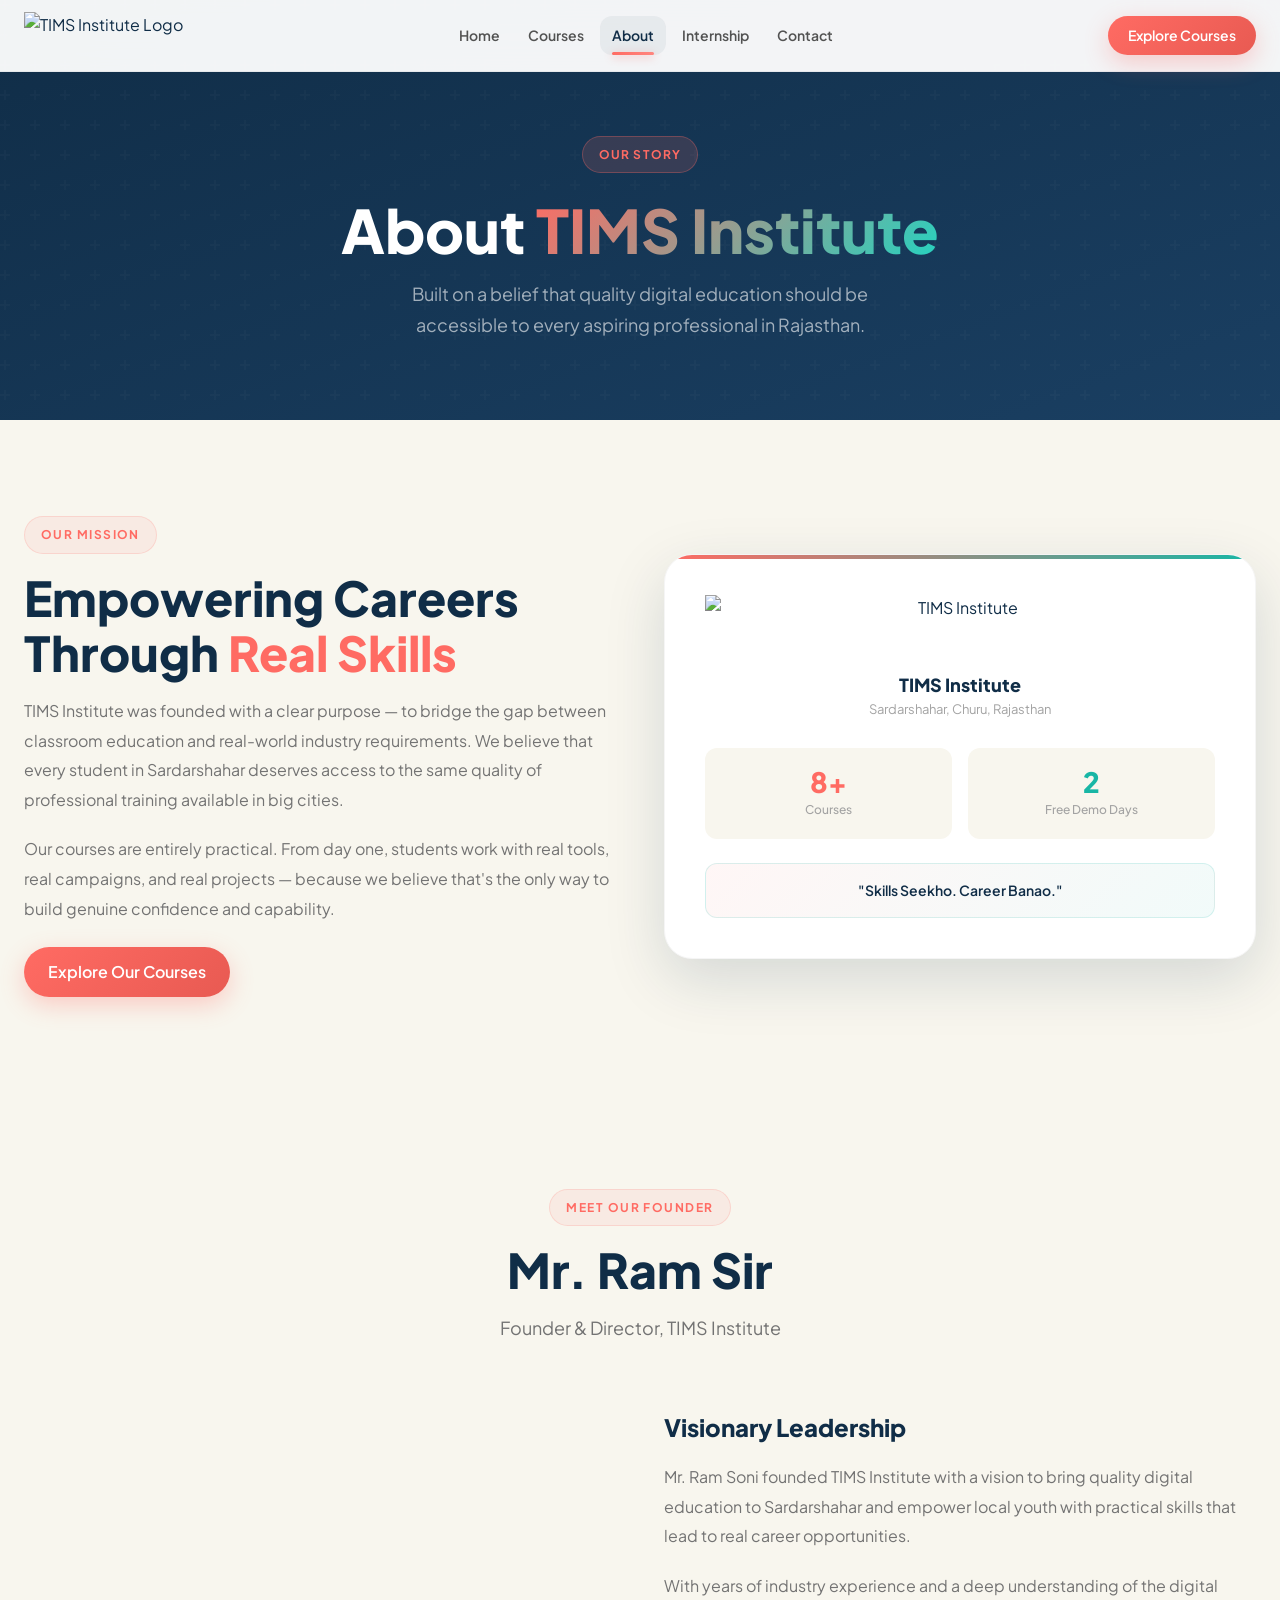
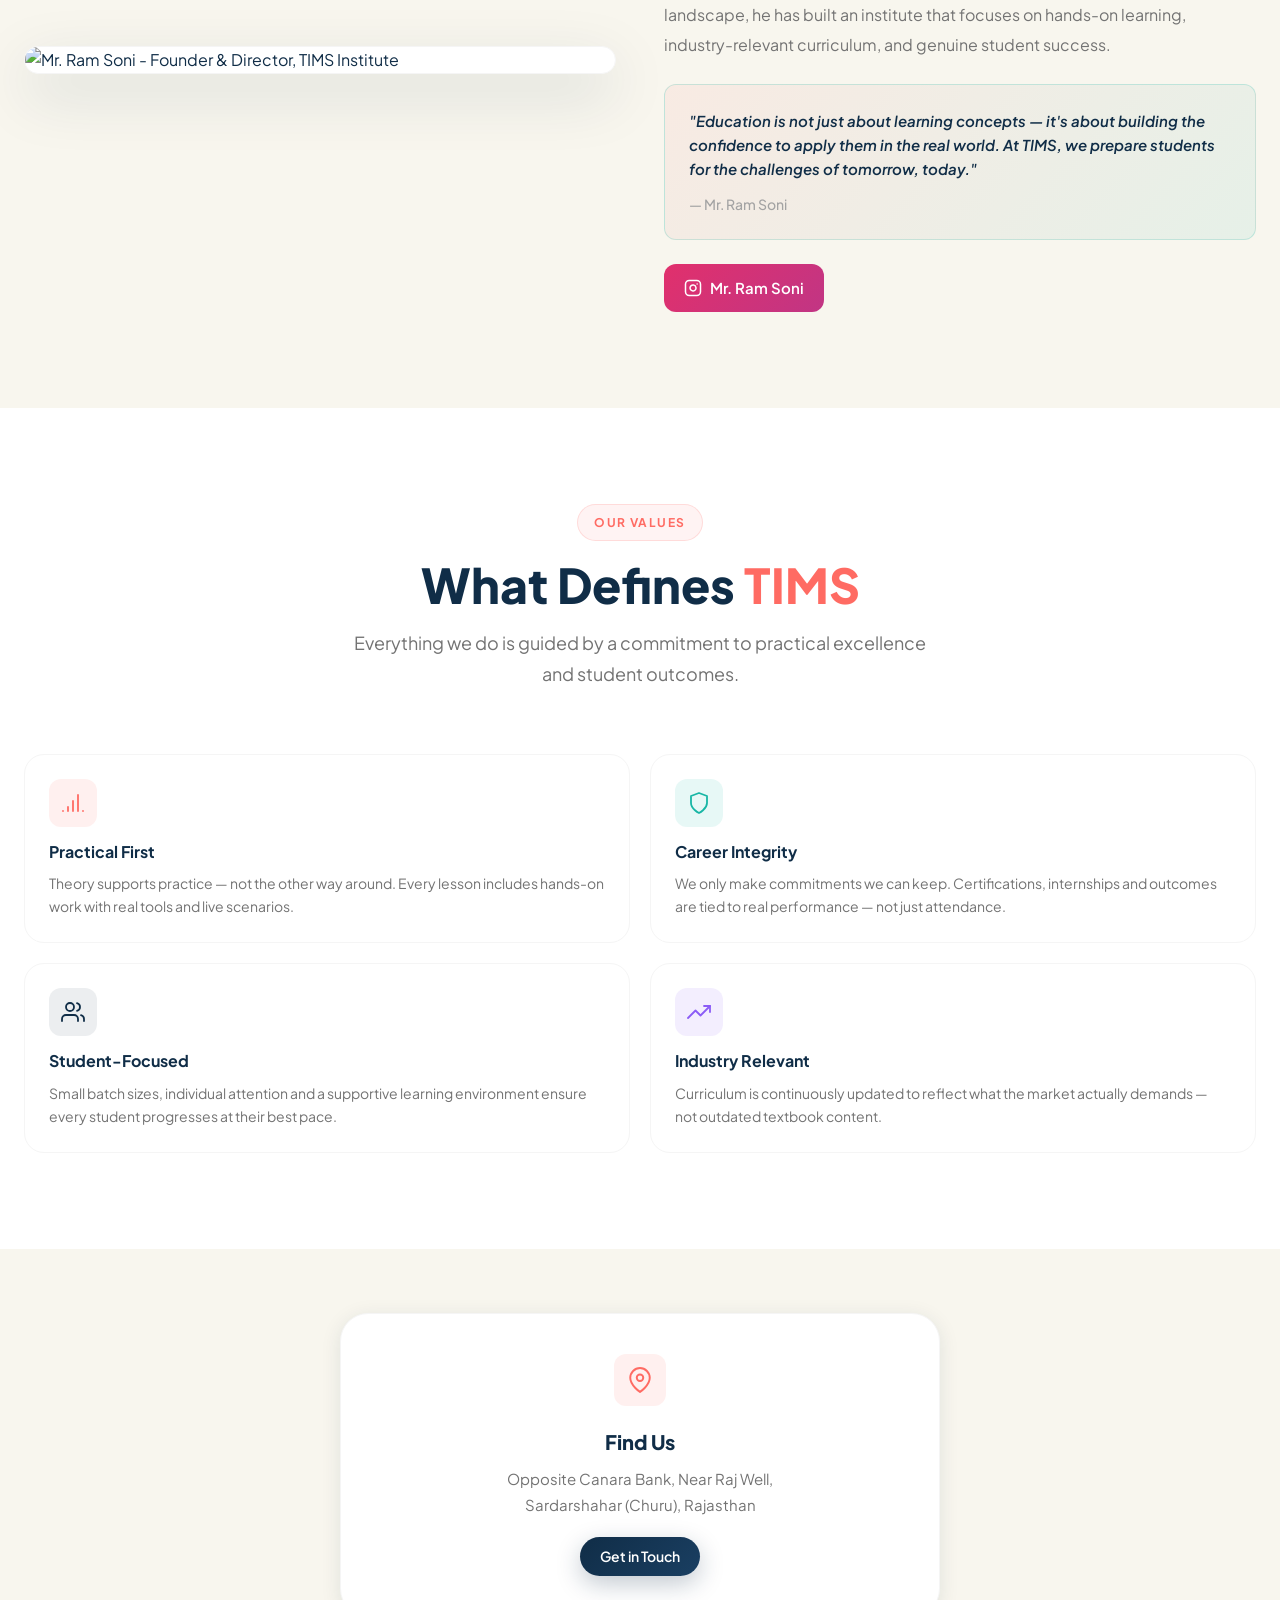
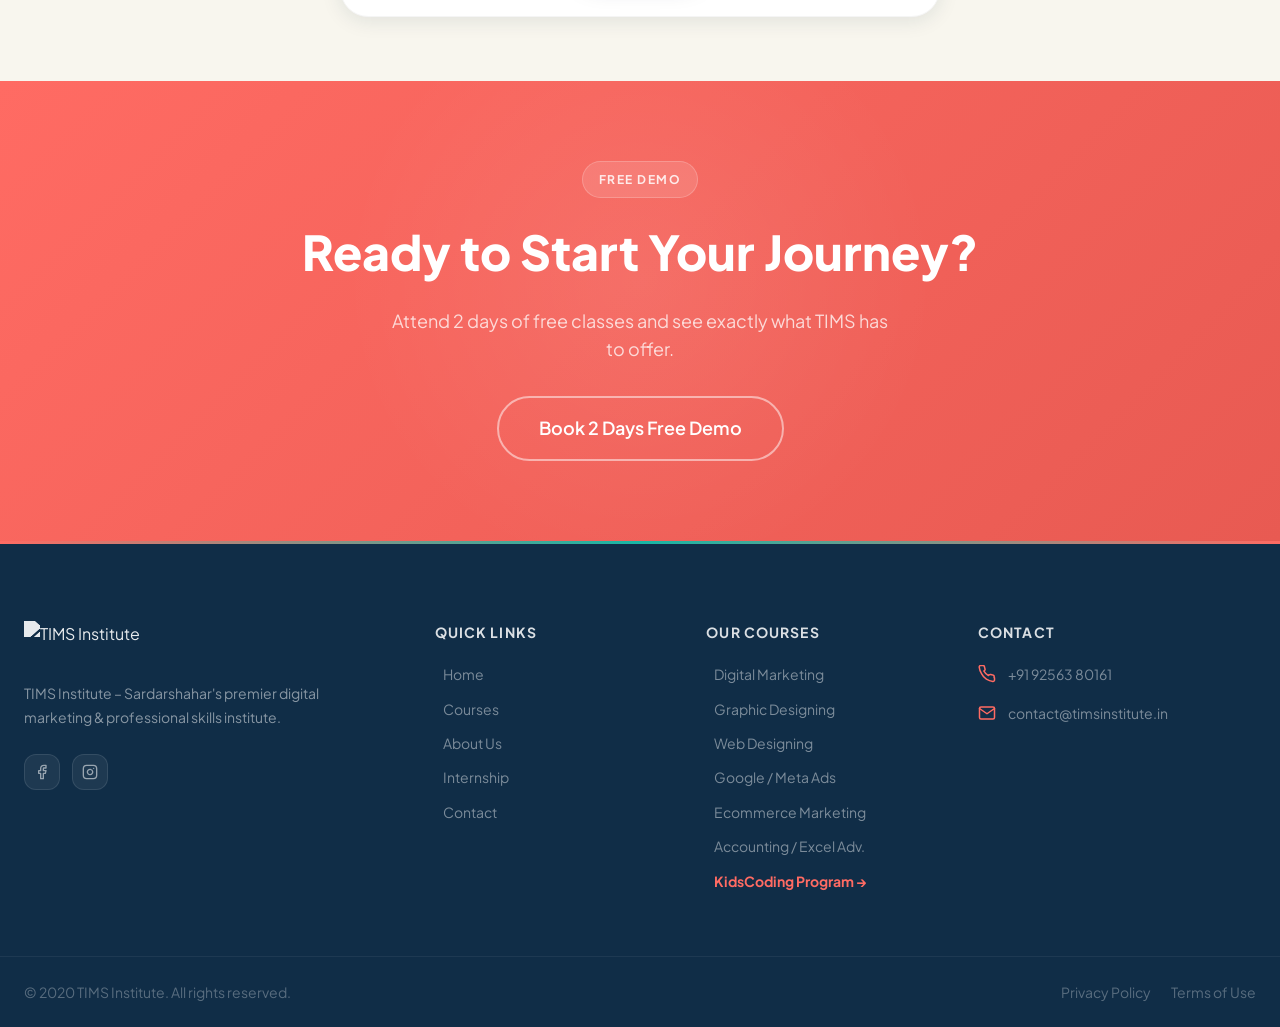
==== about.html @ 1d22f901 "Add files via upload" ====
<!DOCTYPE html>
<html lang="en">

<head>
  <meta charset="UTF-8" />
  <meta name="viewport" content="width=device-width, initial-scale=1.0" />
  <title>About Us – TIMS Institute | Sardarshahar</title>
  <meta name="description"
    content="Learn about TIMS Institute – our mission, values and commitment to delivering practical, career-ready digital education in Sardarshahar, Rajasthan." />
  <link rel="icon" type="image/png" href="assets/images /icon.png" />
  <link rel="preload" href="assets/images /TimsLogo.png" as="image" />
  <link rel="preconnect" href="https://fonts.googleapis.com" />
  <link rel="preconnect" href="https://fonts.gstatic.com" crossorigin />
  <link rel="stylesheet" href="css/style.css" />
</head>

<body>

  <!-- NAVBAR -->
  <header id="navbar" class="navbar" role="banner">
    <div class="container navbar-inner">
      <a href="index.html" class="navbar-logo" aria-label="TIMS Institute Home">
        <img src="assets/images /TimsLogo.png" alt="TIMS Institute Logo" />
      </a>
      <nav class="navbar-nav" aria-label="Main navigation">
        <a href="index.html" class="nav-link">Home</a>
        <a href="courses.html" class="nav-link">Courses</a>
        <a href="about.html" class="nav-link active">About</a>
        <a href="internship.html" class="nav-link">Internship</a>
        <a href="contact.html" class="nav-link">Contact</a>
        <span class="nav-indicator" aria-hidden="true"></span>
      </nav>
      <div class="navbar-cta">
        <a href="courses.html" class="btn btn-primary btn-sm">Explore Courses</a>
      </div>
      <button id="hamburger" class="hamburger" aria-label="Toggle menu" aria-expanded="false">
        <span></span><span></span><span></span>
      </button>
    </div>
  </header>

  <nav id="mobile-menu" class="mobile-menu" aria-label="Mobile navigation">
    <a href="index.html" class="mobile-nav-link">Home</a>
    <a href="courses.html" class="mobile-nav-link">Courses</a>
    <a href="about.html" class="mobile-nav-link">About</a>
    <a href="internship.html" class="mobile-nav-link">Internship</a>
    <a href="contact.html" class="mobile-nav-link">Contact</a>
    <div class="mobile-menu-cta">
      <a href="contact.html" class="btn btn-primary">Enquire Now</a>
    </div>
  </nav>

  <!-- MAIN SPA CONTENT WRAPPER -->
  <main id="page-content" class="page-content">

    <!-- PAGE HERO -->
    <section class="page-hero">
      <div class="container text-center">
        <div class="page-hero-eyebrow">Our Story</div>
        <h1 class="page-hero-title">About <span>TIMS Institute</span></h1>
        <p class="page-hero-sub">Built on a belief that quality digital education should be accessible to every aspiring
          professional in Rajasthan.</p>
      </div>
    </section>

    <!-- MISSION -->
    <section class="about-mission section">
      <div class="container">
        <div class="about-grid">
          <div class="reveal-left">
            <div class="section-label">Our Mission</div>
            <h2 class="section-title">Empowering Careers Through <span>Real Skills</span></h2>
            <p style="font-size:1rem;color:var(--gray-500);line-height:1.85;margin-bottom:1.25rem;">
              TIMS Institute was founded with a clear purpose — to bridge the gap between classroom education and
              real-world industry requirements. We believe that every student in Sardarshahar deserves access to the same
              quality of professional training available in big cities.
            </p>
            <p style="font-size:1rem;color:var(--gray-500);line-height:1.85;margin-bottom:1.5rem;">
              Our courses are entirely practical. From day one, students work with real tools, real campaigns, and real
              projects — because we believe that's the only way to build genuine confidence and capability.
            </p>
            <a href="courses.html" class="btn btn-primary">Explore Our Courses</a>
          </div>

          <div class="reveal-right">
            <div
              style="background:#ffffff;border-radius:var(--radius-xl);padding:2.5rem;box-shadow:var(--shadow-xl);border:1px solid var(--gray-100);position:relative;overflow:hidden;">
              <div
                style="position:absolute;top:0;left:0;right:0;height:4px;background:linear-gradient(90deg,var(--coral),var(--teal));">
              </div>
              <div style="text-align:center;margin-bottom:1.75rem;">
                <img src="assets/images /TimsLogo.png" alt="TIMS Institute"
                  style="height:60px;width:auto;margin:0 auto 1rem;" />
                <h3 style="font-size:1.125rem;font-weight:800;color:var(--navy);">TIMS Institute</h3>
                <p style="font-size:0.8125rem;color:var(--gray-400);">Sardarshahar, Churu, Rajasthan</p>
              </div>
              <div style="display:grid;grid-template-columns:1fr 1fr;gap:1rem;margin-bottom:1.5rem;">
                <div
                  style="background:var(--warm-white);border-radius:var(--radius-md);padding:1.25rem;text-align:center;">
                  <div style="font-size:1.75rem;font-weight:900;color:var(--coral);line-height:1;">8+</div>
                  <div style="font-size:0.75rem;color:var(--gray-400);margin-top:4px;font-weight:500;">Courses</div>
                </div>
                <div
                  style="background:var(--warm-white);border-radius:var(--radius-md);padding:1.25rem;text-align:center;">
                  <div style="font-size:1.75rem;font-weight:900;color:var(--teal);line-height:1;">2</div>
                  <div style="font-size:0.75rem;color:var(--gray-400);margin-top:4px;font-weight:500;">Free Demo Days
                  </div>
                </div>
              </div>
              <div
                style="background:linear-gradient(135deg,rgba(255,107,99,0.06),rgba(24,182,165,0.06));border:1px solid rgba(24,182,165,0.15);border-radius:var(--radius-md);padding:1rem;text-align:center;">
                <p style="font-size:0.875rem;color:var(--navy);font-weight:600;line-height:1.5;">
                  "Skills Seekho. Career Banao."
                </p>
              </div>
            </div>
          </div>
        </div>
      </div>
    </section>

    <!-- FOUNDER -->
    <section class="section" style="background:var(--warm-white);">
      <div class="container">
        <div class="section-header text-center reveal">
          <div class="section-label">Meet Our Founder</div>
          <h2 class="section-title">Mr. Ram Sir</h2>
          <p class="section-subtitle centered">Founder & Director, TIMS Institute</p>
        </div>

        <div class="about-grid reveal">
          <div class="reveal-left">
            <div
              style="background:#ffffff;border-radius:var(--radius-xl);overflow:hidden;box-shadow:var(--shadow-xl);border:1px solid var(--gray-100);">
              <img src="assets/images /Founder.jpeg" alt="Mr. Ram Soni - Founder & Director, TIMS Institute"
                style="width:100%;height:auto;display:block;" />
            </div>
          </div>

          <div class="reveal-right">
            <h3 style="font-size:1.5rem;font-weight:800;color:var(--navy);margin-bottom:1rem;">Visionary Leadership</h3>
            <p style="font-size:1rem;color:var(--gray-500);line-height:1.85;margin-bottom:1.25rem;">
              Mr. Ram Soni founded TIMS Institute with a vision to bring quality digital education to Sardarshahar and
              empower local youth with practical skills that lead to real career opportunities.
            </p>
            <p style="font-size:1rem;color:var(--gray-500);line-height:1.85;margin-bottom:1.5rem;">
              With years of industry experience and a deep understanding of the digital landscape, he has built an
              institute that focuses on hands-on learning, industry-relevant curriculum, and genuine student success.
            </p>
            <div
              style="background:linear-gradient(135deg,rgba(255,107,99,0.08),rgba(24,182,165,0.08));border:1px solid rgba(24,182,165,0.2);border-radius:var(--radius-md);padding:1.5rem;">
              <p style="font-size:0.9375rem;color:var(--navy);font-weight:600;line-height:1.6;font-style:italic;">
                "Education is not just about learning concepts — it's about building the confidence to apply them in the
                real world. At TIMS, we prepare students for the challenges of tomorrow, today."
              </p>
              <p style="font-size:0.875rem;color:var(--gray-400);margin-top:0.75rem;font-weight:500;">— Mr. Ram Soni</p>
            </div>
            <div style="margin-top:1.5rem;">
              <a href="https://instagram.com/mr._ramsoni" target="_blank" rel="noopener noreferrer"
                style="display:inline-flex;align-items:center;gap:0.5rem;padding:0.75rem 1.25rem;background:linear-gradient(135deg,#E1306C,#C13584);color:#ffffff;border-radius:var(--radius-md);text-decoration:none;font-weight:600;font-size:0.9375rem;transition:transform 0.2s ease,box-shadow 0.2s ease;"
                onmouseover="this.style.transform='translateY(-2px)';this.style.boxShadow='0 4px 12px rgba(225,48,108,0.3)';"
                onmouseout="this.style.transform='translateY(0)';this.style.boxShadow='none';">
                <svg xmlns="http://www.w3.org/2000/svg" width="18" height="18" viewBox="0 0 24 24" fill="none"
                  stroke="currentColor" stroke-width="2" stroke-linecap="round" stroke-linejoin="round">
                  <rect x="2" y="2" width="20" height="20" rx="5" ry="5" />
                  <path d="M16 11.37A4 4 0 1 1 12.63 8 4 4 0 0 1 16 11.37z" />
                  <line x1="17.5" y1="6.5" x2="17.51" y2="6.5" />
                </svg>
                Mr. Ram Soni
              </a>
            </div>
          </div>
        </div>
      </div>
    </section>

    <!-- VALUES -->
    <section class="section" style="background:#ffffff;">
      <div class="container">
        <div class="section-header text-center reveal">
          <div class="section-label">Our Values</div>
          <h2 class="section-title">What Defines <span>TIMS</span></h2>
          <p class="section-subtitle centered">Everything we do is guided by a commitment to practical excellence and
            student outcomes.</p>
        </div>

        <div class="about-values-grid reveal">
          <div class="value-card">
            <div class="value-card-icon icon-coral">
              <svg xmlns="http://www.w3.org/2000/svg" width="24" height="24" viewBox="0 0 24 24" fill="none"
                stroke="currentColor" stroke-width="1.8" stroke-linecap="round" stroke-linejoin="round">
                <path d="M2 20h.01M7 20v-4M12 20V10M17 20V4M22 20h.01" />
              </svg>
            </div>
            <h3>Practical First</h3>
            <p>Theory supports practice — not the other way around. Every lesson includes hands-on work with real tools
              and live scenarios.</p>
          </div>
          <div class="value-card">
            <div class="value-card-icon icon-teal">
              <svg xmlns="http://www.w3.org/2000/svg" width="24" height="24" viewBox="0 0 24 24" fill="none"
                stroke="currentColor" stroke-width="1.8" stroke-linecap="round" stroke-linejoin="round">
                <path d="M12 22s8-4 8-10V5l-8-3-8 3v7c0 6 8 10 8 10z" />
              </svg>
            </div>
            <h3>Career Integrity</h3>
            <p>We only make commitments we can keep. Certifications, internships and outcomes are tied to real
              performance — not just attendance.</p>
          </div>
          <div class="value-card">
            <div class="value-card-icon icon-navy">
              <svg xmlns="http://www.w3.org/2000/svg" width="24" height="24" viewBox="0 0 24 24" fill="none"
                stroke="currentColor" stroke-width="1.8" stroke-linecap="round" stroke-linejoin="round">
                <path d="M17 21v-2a4 4 0 0 0-4-4H5a4 4 0 0 0-4 4v2" />
                <circle cx="9" cy="7" r="4" />
                <path d="M23 21v-2a4 4 0 0 0-3-3.87" />
                <path d="M16 3.13a4 4 0 0 1 0 7.75" />
              </svg>
            </div>
            <h3>Student-Focused</h3>
            <p>Small batch sizes, individual attention and a supportive learning environment ensure every student
              progresses at their best pace.</p>
          </div>
          <div class="value-card">
            <div class="value-card-icon icon-purple">
              <svg xmlns="http://www.w3.org/2000/svg" width="24" height="24" viewBox="0 0 24 24" fill="none"
                stroke="currentColor" stroke-width="1.8" stroke-linecap="round" stroke-linejoin="round">
                <polyline points="23 6 13.5 15.5 8.5 10.5 1 18" />
                <polyline points="17 6 23 6 23 12" />
              </svg>
            </div>
            <h3>Industry Relevant</h3>
            <p>Curriculum is continuously updated to reflect what the market actually demands — not outdated textbook
              content.</p>
          </div>
        </div>
      </div>
    </section>

    <!-- LOCATION -->
    <section class="section-sm" style="background:var(--warm-white);">
      <div class="container">
        <div
          style="background:#ffffff;border-radius:var(--radius-xl);padding:2.5rem;box-shadow:var(--shadow-md);border:1px solid var(--gray-100);max-width:600px;margin:0 auto;text-align:center;"
          class="reveal">
          <div
            style="width:52px;height:52px;border-radius:var(--radius-md);background:rgba(255,107,99,0.1);display:flex;align-items:center;justify-content:center;margin:0 auto 1.25rem;color:var(--coral);">
            <svg xmlns="http://www.w3.org/2000/svg" width="26" height="26" viewBox="0 0 24 24" fill="none"
              stroke="currentColor" stroke-width="1.8" stroke-linecap="round" stroke-linejoin="round">
              <path d="M21 10c0 7-9 13-9 13s-9-6-9-13a9 9 0 0 1 18 0z" />
              <circle cx="12" cy="10" r="3" />
            </svg>
          </div>
          <h3 style="font-size:1.25rem;font-weight:800;color:var(--navy);margin-bottom:0.5rem;">Find Us</h3>
          <p style="font-size:0.9375rem;color:var(--gray-500);line-height:1.7;margin-bottom:1.25rem;">
            Opposite Canara Bank, Near Raj Well,<br>Sardarshahar (Churu), Rajasthan
          </p>
          <a href="contact.html" class="btn btn-navy btn-sm">Get in Touch</a>
        </div>
      </div>
    </section>

    <!-- CTA -->
    <section class="demo-cta">
      <div class="container text-center">
        <div class="section-label" style="justify-content:center;">Free Demo</div>
        <h2 class="demo-cta-title">Ready to Start Your Journey?</h2>
        <p class="demo-cta-sub">Attend 2 days of free classes and see exactly what TIMS has to offer.</p>
        <a href="contact.html#demo" class="btn btn-outline-white btn-lg">Book 2 Days Free Demo</a>
      </div>
    </section>
  </main>

  <!-- FOOTER -->
  <footer class="footer" role="contentinfo">
    <div class="container">
      <div class="footer-grid">
        <div class="footer-brand">
          <img src="assets/images /TimsLogo.png" alt="TIMS Institute" />
          <p class="footer-brand-desc">TIMS Institute – Sardarshahar's premier digital marketing &amp; professional
            skills institute.</p>
          <div class="footer-social">
            <a href="https://www.facebook.com/timslearning" class="social-link" aria-label="Facebook" target="_blank"
              rel="noopener noreferrer">
              <svg xmlns="http://www.w3.org/2000/svg" width="16" height="16" viewBox="0 0 24 24" fill="none"
                stroke="currentColor" stroke-width="2" stroke-linecap="round" stroke-linejoin="round">
                <path d="M18 2h-3a5 5 0 0 0-5 5v3H7v4h3v8h4v-8h3l1-4h-4V7a1 1 0 0 1 1-1h3z" />
              </svg>
            </a>
            <a href="https://instagram.com/tims_institute" class="social-link" aria-label="Instagram" target="_blank"
              rel="noopener noreferrer">
              <svg xmlns="http://www.w3.org/2000/svg" width="16" height="16" viewBox="0 0 24 24" fill="none"
                stroke="currentColor" stroke-width="2" stroke-linecap="round" stroke-linejoin="round">
                <rect x="2" y="2" width="20" height="20" rx="5" ry="5" />
                <path d="M16 11.37A4 4 0 1 1 12.63 8 4 4 0 0 1 16 11.37z" />
                <line x1="17.5" y1="6.5" x2="17.51" y2="6.5" />
              </svg>
            </a>
          </div>
        </div>
        <div class="footer-col">
          <h4>Quick Links</h4>
          <ul class="footer-links">
            <li><a href="index.html" class="footer-link">Home</a></li>
            <li><a href="courses.html" class="footer-link">Courses</a></li>
            <li><a href="about.html" class="footer-link">About Us</a></li>
            <li><a href="internship.html" class="footer-link">Internship</a></li>
            <li><a href="contact.html" class="footer-link">Contact</a></li>
          </ul>
        </div>
        <div class="footer-col">
          <h4>Our Courses</h4>
          <ul class="footer-links">
            <li><a href="courses.html#digital-marketing" class="footer-link">Digital Marketing</a></li>
            <li><a href="courses.html#graphic-designing" class="footer-link">Graphic Designing</a></li>
            <li><a href="courses.html#web-designing" class="footer-link">Web Designing</a></li>
            <li><a href="courses.html#google-meta-ads" class="footer-link">Google / Meta Ads</a></li>
            <li><a href="courses.html#ecommerce-marketing" class="footer-link">Ecommerce Marketing</a></li>
            <li><a href="courses.html#accounting-excel" class="footer-link">Accounting / Excel Adv.</a></li>
            <li><a href="https://kidscoding.timsinstitute.in" target="_blank" rel="noopener noreferrer"
                class="footer-link" style="color:var(--coral);font-weight:700;">KidsCoding Program &rarr;</a></li>
          </ul>
        </div>
        <div class="footer-col">
          <h4>Contact</h4>
          <div class="footer-contact-item">
            <svg class="footer-contact-icon" xmlns="http://www.w3.org/2000/svg" viewBox="0 0 24 24" fill="none"
              stroke="currentColor" stroke-width="2" stroke-linecap="round" stroke-linejoin="round">
              <path
                d="M22 16.92v3a2 2 0 0 1-2.18 2 19.79 19.79 0 0 1-8.63-3.07A19.5 19.5 0 0 1 4.69 11.4 19.79 19.79 0 0 1 1.61 2.75 2 2 0 0 1 3.6.57h3a2 2 0 0 1 2 1.72 12.84 12.84 0 0 0 .7 2.81 2 2 0 0 1-.45 2.11L7.91 8.1a16 16 0 0 0 6 6l.91-.91a2 2 0 0 1 2.11-.45 12.84 12.84 0 0 0 2.81.7A2 2 0 0 1 21.5 16v.92z" />
            </svg>
            <span class="footer-contact-text"><a href="tel:+919256380161">+91 92563 80161</a></span>
          </div>
          <div class="footer-contact-item">
            <svg class="footer-contact-icon" xmlns="http://www.w3.org/2000/svg" viewBox="0 0 24 24" fill="none"
              stroke="currentColor" stroke-width="2" stroke-linecap="round" stroke-linejoin="round">
              <path d="M4 4h16c1.1 0 2 .9 2 2v12c0 1.1-.9 2-2 2H4c-1.1 0-2-.9-2-2V6c0-1.1.9-2 2-2z" />
              <polyline points="22,6 12,13 2,6" />
            </svg>
            <span class="footer-contact-text"><a
                href="mailto:contact@timsinstitute.in">contact@timsinstitute.in</a></span>
          </div>
        </div>
      </div>
    </div>
    <div class="footer-bottom">
      <div class="container"
        style="display:flex;align-items:center;justify-content:space-between;flex-wrap:wrap;gap:1rem;">
        <p class="footer-copyright">&copy; <span id="year">2020</span> TIMS Institute. All rights reserved.</p>
        <div class="footer-bottom-links">
          <a href="#" class="footer-bottom-link">Privacy Policy</a>
          <a href="#" class="footer-bottom-link">Terms of Use</a>
        </div>
      </div>
    </div>
  </footer>

  <button id="back-to-top" class="back-to-top" aria-label="Back to top">
    <svg xmlns="http://www.w3.org/2000/svg" width="20" height="20" viewBox="0 0 24 24" fill="none" stroke="currentColor"
      stroke-width="2.5" stroke-linecap="round" stroke-linejoin="round">
      <path d="M18 15l-6-6-6 6" />
    </svg>
  </button>

  <script src="js/courses.js"></script>
  <script src="js/main.js"></script>
</body>

</html>
---- css/style.css ----
/* ============================================================
   TIMS INSTITUTE — Main Stylesheet
   ============================================================ */

/* ---------- Google Fonts ---------- */
@import url('https://fonts.googleapis.com/css2?family=Plus+Jakarta+Sans:ital,wght@0,300;0,400;0,500;0,600;0,700;0,800;1,400&family=Inter:wght@300;400;500;600;700&display=swap');

/* ---------- CSS Variables ---------- */
:root {
  /* Brand Colours */
  --navy:        #102D47;
  --navy-light:  #1a3f62;
  --coral:       #FF6B63;
  --coral-light: #ff8a84;
  --coral-dark:  #e85a52;
  --teal:        #18B6A5;
  --teal-light:  #22d4c1;
  --teal-dark:   #129e8f;
  --warm-white:  #F8F6EE;
  --off-white:   #F2F0E8;

  /* Neutrals */
  --gray-50:  #fafafa;
  --gray-100: #f5f5f5;
  --gray-200: #e8e8e8;
  --gray-300: #d4d4d4;
  --gray-400: #a3a3a3;
  --gray-500: #737373;
  --gray-600: #525252;
  --gray-700: #404040;
  --gray-800: #262626;
  --gray-900: #171717;

  /* Typography */
  --font-primary: 'Plus Jakarta Sans', 'Inter', sans-serif;
  --font-secondary: 'Inter', sans-serif;

  /* Sizes */
  --text-xs:   0.75rem;
  --text-sm:   0.875rem;
  --text-base: 1rem;
  --text-lg:   1.125rem;
  --text-xl:   1.25rem;
  --text-2xl:  1.5rem;
  --text-3xl:  1.875rem;
  --text-4xl:  2.25rem;
  --text-5xl:  3rem;
  --text-6xl:  3.75rem;

  /* Spacing */
  --space-1: 0.25rem;
  --space-2: 0.5rem;
  --space-3: 0.75rem;
  --space-4: 1rem;
  --space-5: 1.25rem;
  --space-6: 1.5rem;
  --space-8: 2rem;
  --space-10: 2.5rem;
  --space-12: 3rem;
  --space-16: 4rem;
  --space-20: 5rem;
  --space-24: 6rem;
  --space-32: 8rem;

  /* Border Radius */
  --radius-sm:  6px;
  --radius-md:  12px;
  --radius-lg:  20px;
  --radius-xl:  28px;
  --radius-2xl: 40px;
  --radius-full: 9999px;

  /* Shadows */
  --shadow-xs: 0 1px 2px rgba(16, 45, 71, 0.05);
  --shadow-sm: 0 2px 8px rgba(16, 45, 71, 0.07);
  --shadow-md: 0 4px 20px rgba(16, 45, 71, 0.1);
  --shadow-lg: 0 8px 40px rgba(16, 45, 71, 0.13);
  --shadow-xl: 0 20px 60px rgba(16, 45, 71, 0.15);
  --shadow-coral: 0 8px 24px rgba(255, 107, 99, 0.3);
  --shadow-teal: 0 8px 24px rgba(24, 182, 165, 0.3);
  --shadow-navy: 0 8px 24px rgba(16, 45, 71, 0.25);

  /* Transitions */
  --transition-fast:   150ms cubic-bezier(0.4, 0, 0.2, 1);
  --transition-base:   250ms cubic-bezier(0.4, 0, 0.2, 1);
  --transition-slow:   400ms cubic-bezier(0.4, 0, 0.2, 1);
  --transition-spring: 500ms cubic-bezier(0.34, 1.56, 0.64, 1);

  /* Layout */
  --container-max: 1280px;
  --nav-height: 72px;
}

/* ---------- Reset & Base ---------- */
*, *::before, *::after {
  box-sizing: border-box;
  margin: 0;
  padding: 0;
}

html {
  scroll-behavior: smooth;
  font-size: 16px;
  -webkit-text-size-adjust: 100%;
}

body {
  font-family: var(--font-primary);
  color: var(--navy);
  background-color: #ffffff;
  line-height: 1.6;
  -webkit-font-smoothing: antialiased;
  -moz-osx-font-smoothing: grayscale;
  overflow-x: hidden;
}

img {
  max-width: 100%;
  height: auto;
  display: block;
}

a {
  color: inherit;
  text-decoration: none;
}

ul, ol {
  list-style: none;
}

button {
  font-family: var(--font-primary);
  cursor: pointer;
  border: none;
  outline: none;
  background: none;
}

input, textarea, select {
  font-family: var(--font-primary);
  outline: none;
}

/* ---------- Utility Classes ---------- */
.container {
  width: 100%;
  max-width: var(--container-max);
  margin: 0 auto;
  padding: 0 var(--space-6);
}

.section {
  padding: var(--space-24) 0;
}

.section-sm {
  padding: var(--space-16) 0;
}

.text-center { text-align: center; }
.text-left   { text-align: left; }

.sr-only {
  position: absolute;
  width: 1px;
  height: 1px;
  padding: 0;
  margin: -1px;
  overflow: hidden;
  clip: rect(0,0,0,0);
  white-space: nowrap;
  border-width: 0;
}

/* ---------- Section Headers ---------- */
.section-label {
  display: inline-flex;
  align-items: center;
  gap: var(--space-2);
  font-size: var(--text-xs);
  font-weight: 700;
  letter-spacing: 0.12em;
  text-transform: uppercase;
  color: var(--coral);
  background: rgba(255, 107, 99, 0.08);
  border: 1px solid rgba(255, 107, 99, 0.18);
  padding: var(--space-2) var(--space-4);
  border-radius: var(--radius-full);
  margin-bottom: var(--space-4);
}

.section-title {
  font-size: clamp(var(--text-3xl), 4vw, var(--text-5xl));
  font-weight: 800;
  line-height: 1.15;
  color: var(--navy);
  margin-bottom: var(--space-4);
}

.section-title span {
  color: var(--coral);
}

.section-subtitle {
  font-size: var(--text-lg);
  color: var(--gray-500);
  max-width: 600px;
  line-height: 1.7;
}

.section-subtitle.centered {
  margin: 0 auto;
}

.section-header {
  margin-bottom: var(--space-16);
}

/* ---------- Buttons ---------- */
.btn {
  display: inline-flex;
  align-items: center;
  justify-content: center;
  gap: var(--space-2);
  padding: var(--space-3) var(--space-6);
  font-size: var(--text-base);
  font-weight: 600;
  border-radius: var(--radius-full);
  transition: all var(--transition-base);
  position: relative;
  overflow: hidden;
  white-space: nowrap;
}

.btn::after {
  content: '';
  position: absolute;
  inset: 0;
  background: rgba(255,255,255,0.15);
  opacity: 0;
  transition: opacity var(--transition-fast);
}

.btn:hover::after { opacity: 1; }
.btn:active { transform: scale(0.97); }

.btn-primary {
  background: linear-gradient(135deg, var(--coral), var(--coral-dark));
  color: #ffffff;
  box-shadow: var(--shadow-coral);
}

.btn-primary:hover {
  box-shadow: 0 12px 32px rgba(255, 107, 99, 0.45);
  transform: translateY(-2px);
}

.btn-secondary {
  background: transparent;
  color: var(--navy);
  border: 2px solid var(--gray-200);
}

.btn-secondary:hover {
  border-color: var(--navy);
  background: var(--navy);
  color: #ffffff;
  transform: translateY(-2px);
}

.btn-navy {
  background: linear-gradient(135deg, var(--navy), var(--navy-light));
  color: #ffffff;
  box-shadow: var(--shadow-navy);
}

.btn-navy:hover {
  box-shadow: 0 12px 32px rgba(16, 45, 71, 0.4);
  transform: translateY(-2px);
}

.btn-teal {
  background: linear-gradient(135deg, var(--teal), var(--teal-dark));
  color: #ffffff;
  box-shadow: var(--shadow-teal);
}

.btn-teal:hover {
  box-shadow: 0 12px 32px rgba(24, 182, 165, 0.45);
  transform: translateY(-2px);
}

.btn-outline-white {
  background: transparent;
  color: #ffffff;
  border: 2px solid rgba(255,255,255,0.5);
}

.btn-outline-white:hover {
  background: rgba(255,255,255,0.1);
  border-color: #ffffff;
}

.btn-lg {
  padding: var(--space-4) var(--space-8);
  font-size: var(--text-lg);
}

.btn-sm {
  padding: var(--space-2) var(--space-5);
  font-size: var(--text-sm);
}

/* ---------- NAVBAR ---------- */
.navbar {
  position: fixed;
  top: 0;
  left: 0;
  right: 0;
  z-index: 1000;
  height: var(--nav-height);
  background: rgba(255,255,255,0.95);
  backdrop-filter: blur(20px);
  -webkit-backdrop-filter: blur(20px);
  border-bottom: 1px solid rgba(16, 45, 71, 0.06);
  transition: all var(--transition-base);
}

.navbar.scrolled {
  box-shadow: var(--shadow-md);
  background: rgba(255,255,255,0.98);
}

.navbar-inner {
  display: flex;
  align-items: center;
  justify-content: space-between;
  height: 100%;
}

/* Logo */
.navbar-logo {
  display: flex;
  align-items: center;
  gap: var(--space-3);
  text-decoration: none;
  flex-shrink: 0;
}

.navbar-logo img {
  height: 48px;
  width: auto;
  object-fit: contain;
}

/* Nav Links */
.navbar-nav {
  position: relative;
  display: flex;
  align-items: center;
  gap: var(--space-1);
}

.nav-link {
  position: relative;
  padding: var(--space-2) var(--space-3);
  font-size: var(--text-sm);
  font-weight: 600;
  color: var(--gray-600);
  border-radius: var(--radius-md);
  transition: color var(--transition-fast), background var(--transition-fast);
  z-index: 1;
}

.nav-link::after {
  display: none;
}

.nav-link:hover,
.nav-link.active {
  color: var(--navy);
  background: rgba(16, 45, 71, 0.05);
}

/* Sliding active underline indicator */
.nav-indicator {
  position: absolute;
  bottom: 0px;
  left: 0;
  height: 3px;
  background: linear-gradient(90deg, var(--coral), #ff857e);
  border-radius: var(--radius-full);
  pointer-events: none;
  transition: transform 0.35s cubic-bezier(0.25, 1, 0.5, 1), width 0.35s cubic-bezier(0.25, 1, 0.5, 1), opacity 0.2s ease;
  opacity: 0;
  box-shadow: 0 2px 8px rgba(255, 107, 99, 0.45);
  z-index: 2;
}

.navbar-cta {
  display: flex;
  align-items: center;
  gap: var(--space-3);
}

/* Hamburger */
.hamburger {
  display: none;
  flex-direction: column;
  gap: 5px;
  padding: var(--space-2);
  border-radius: var(--radius-sm);
  cursor: pointer;
  transition: all var(--transition-fast);
}

.hamburger span {
  display: block;
  width: 24px;
  height: 2px;
  background: var(--navy);
  border-radius: var(--radius-full);
  transition: all var(--transition-base);
  transform-origin: center;
}

.hamburger.open span:nth-child(1) {
  transform: translateY(7px) rotate(45deg);
}

.hamburger.open span:nth-child(2) {
  opacity: 0;
  transform: scaleX(0);
}

.hamburger.open span:nth-child(3) {
  transform: translateY(-7px) rotate(-45deg);
}

/* Mobile Menu */
.mobile-menu {
  display: none;
  position: fixed;
  inset: var(--nav-height) 0 0 0;
  background: rgba(255,255,255,0.98);
  backdrop-filter: blur(20px);
  padding: var(--space-6);
  flex-direction: column;
  gap: var(--space-2);
  z-index: 999;
  transform: translateX(100%);
  transition: transform var(--transition-slow);
  overflow-y: auto;
}

.mobile-menu.open {
  transform: translateX(0);
}

.mobile-nav-link {
  display: block;
  padding: var(--space-4) var(--space-4);
  font-size: var(--text-lg);
  font-weight: 600;
  color: var(--navy);
  border-radius: var(--radius-md);
  transition: all var(--transition-fast);
  border-bottom: 1px solid var(--gray-100);
}

.mobile-nav-link:hover {
  background: var(--warm-white);
  color: var(--coral);
  padding-left: var(--space-6);
}

.mobile-menu-cta {
  margin-top: var(--space-4);
  display: flex;
  flex-direction: column;
  gap: var(--space-3);
}

/* ---------- HERO ---------- */
.hero {
  min-height: 100vh;
  padding-top: var(--nav-height);
  background: linear-gradient(160deg, #ffffff 0%, var(--warm-white) 50%, rgba(24,182,165,0.04) 100%);
  display: flex;
  align-items: center;
  position: relative;
  overflow: hidden;
}

.hero::before {
  content: '';
  position: absolute;
  top: -200px;
  right: -200px;
  width: 600px;
  height: 600px;
  background: radial-gradient(circle, rgba(255,107,99,0.08) 0%, transparent 70%);
  pointer-events: none;
}

.hero::after {
  content: '';
  position: absolute;
  bottom: -100px;
  left: -100px;
  width: 500px;
  height: 500px;
  background: radial-gradient(circle, rgba(24,182,165,0.07) 0%, transparent 70%);
  pointer-events: none;
}

.hero-grid {
  display: grid;
  grid-template-columns: 1fr 1fr;
  gap: var(--space-16);
  align-items: center;
  min-height: calc(100vh - var(--nav-height));
  padding: var(--space-16) 0;
}

.hero-content {
  position: relative;
  z-index: 1;
}

.hero-badge {
  display: inline-flex;
  align-items: center;
  gap: var(--space-2);
  background: rgba(255,107,99,0.08);
  border: 1px solid rgba(255,107,99,0.2);
  padding: var(--space-2) var(--space-4);
  border-radius: var(--radius-full);
  font-size: var(--text-sm);
  font-weight: 600;
  color: var(--coral);
  margin-bottom: var(--space-6);
}

.hero-badge-dot {
  width: 8px;
  height: 8px;
  background: var(--coral);
  border-radius: 50%;
  animation: pulse-dot 2s ease-in-out infinite;
}

@keyframes pulse-dot {
  0%, 100% { transform: scale(1); opacity: 1; }
  50% { transform: scale(1.4); opacity: 0.7; }
}

.hero-title {
  font-size: clamp(2.5rem, 5.5vw, 4.5rem);
  font-weight: 900;
  line-height: 1.1;
  color: var(--navy);
  margin-bottom: var(--space-3);
  letter-spacing: -0.02em;
}

.hero-tagline {
  font-size: clamp(1.5rem, 3vw, 2.25rem);
  font-weight: 700;
  line-height: 1.25;
  margin-bottom: var(--space-6);
  background: linear-gradient(135deg, var(--coral), var(--teal));
  -webkit-background-clip: text;
  -webkit-text-fill-color: transparent;
  background-clip: text;
}

.hero-description {
  font-size: var(--text-lg);
  color: var(--gray-500);
  line-height: 1.75;
  margin-bottom: var(--space-8);
  max-width: 520px;
}

.hero-actions {
  display: flex;
  align-items: center;
  gap: var(--space-4);
  flex-wrap: wrap;
  margin-bottom: var(--space-10);
}

.hero-demo-badge {
  display: inline-flex;
  align-items: center;
  gap: var(--space-2);
  background: linear-gradient(135deg, rgba(24,182,165,0.1), rgba(24,182,165,0.05));
  border: 1.5px solid rgba(24,182,165,0.25);
  padding: var(--space-2) var(--space-4);
  border-radius: var(--radius-full);
  font-size: var(--text-sm);
  font-weight: 700;
  color: var(--teal-dark);
}

.hero-stats {
  display: flex;
  gap: var(--space-8);
  padding-top: var(--space-8);
  border-top: 1px solid var(--gray-200);
}

.hero-stat {
  text-align: left;
}

.hero-stat-value {
  font-size: var(--text-2xl);
  font-weight: 800;
  color: var(--navy);
  line-height: 1;
}

.hero-stat-label {
  font-size: var(--text-xs);
  color: var(--gray-400);
  font-weight: 500;
  margin-top: var(--space-1);
}

/* Hero Visual */
.hero-visual {
  position: relative;
  z-index: 1;
}

.hero-canvas {
  position: relative;
  width: 100%;
  aspect-ratio: 1 / 1.05;
  max-width: 560px;
  margin: 0 auto;
}

.hero-main-card {
  position: relative;
  background: #ffffff;
  border-radius: var(--radius-xl);
  box-shadow: var(--shadow-xl);
  padding: var(--space-8);
  overflow: hidden;
  border: 1px solid rgba(16,45,71,0.05);
}

.hero-main-card::before {
  content: '';
  position: absolute;
  top: 0;
  left: 0;
  right: 0;
  height: 4px;
  background: linear-gradient(90deg, var(--coral), var(--teal));
}

.hero-card-header {
  display: flex;
  align-items: center;
  gap: var(--space-3);
  margin-bottom: var(--space-6);
}

.hero-card-icon {
  width: 48px;
  height: 48px;
  border-radius: var(--radius-md);
  background: linear-gradient(135deg, rgba(255,107,99,0.12), rgba(255,107,99,0.06));
  display: flex;
  align-items: center;
  justify-content: center;
}

.hero-card-icon svg {
  width: 24px;
  height: 24px;
  color: var(--coral);
}

.hero-card-title {
  font-size: var(--text-base);
  font-weight: 700;
  color: var(--navy);
}

.hero-card-sub {
  font-size: var(--text-xs);
  color: var(--gray-400);
}

.hero-course-list {
  display: flex;
  flex-direction: column;
  gap: var(--space-3);
}

.hero-course-item {
  display: flex;
  align-items: center;
  justify-content: space-between;
  padding: var(--space-3) var(--space-4);
  background: var(--warm-white);
  border-radius: var(--radius-md);
  transition: all var(--transition-fast);
}

.hero-course-item:hover {
  background: rgba(24,182,165,0.08);
}

.hero-course-name {
  font-size: var(--text-sm);
  font-weight: 600;
  color: var(--navy);
}

.hero-course-badge {
  font-size: var(--text-xs);
  font-weight: 700;
  color: var(--teal-dark);
  background: rgba(24,182,165,0.1);
  padding: 2px 10px;
  border-radius: var(--radius-full);
}

/* Floating cards */
.float-card {
  position: absolute;
  background: #ffffff;
  border-radius: var(--radius-lg);
  box-shadow: var(--shadow-lg);
  padding: var(--space-3) var(--space-4);
  border: 1px solid rgba(16,45,71,0.06);
  display: flex;
  align-items: center;
  gap: var(--space-3);
  animation: float-gentle 6s ease-in-out infinite;
  z-index: 2;
}

.float-card-1 {
  top: -20px;
  right: -20px;
  animation-delay: 0s;
}

.float-card-2 {
  bottom: 40px;
  left: -30px;
  animation-delay: -2s;
}

.float-card-3 {
  bottom: -20px;
  right: 40px;
  animation-delay: -4s;
}

@keyframes float-gentle {
  0%, 100% { transform: translateY(0px); }
  50%       { transform: translateY(-10px); }
}

.float-icon {
  width: 36px;
  height: 36px;
  border-radius: var(--radius-sm);
  display: flex;
  align-items: center;
  justify-content: center;
  flex-shrink: 0;
}

.float-icon-coral { background: rgba(255,107,99,0.12); color: var(--coral); }
.float-icon-teal  { background: rgba(24,182,165,0.12); color: var(--teal); }
.float-icon-navy  { background: rgba(16,45,71,0.08);   color: var(--navy); }

.float-text-primary {
  font-size: var(--text-sm);
  font-weight: 700;
  color: var(--navy);
  line-height: 1.2;
}

.float-text-secondary {
  font-size: var(--text-xs);
  color: var(--gray-400);
}

/* ---------- STATS ---------- */
.stats-section {
  background: var(--navy);
  padding: var(--space-16) 0;
  position: relative;
  overflow: hidden;
}

.stats-section::before {
  content: '';
  position: absolute;
  inset: 0;
  background: url("data:image/svg+xml,%3Csvg width='60' height='60' viewBox='0 0 60 60' xmlns='http://www.w3.org/2000/svg'%3E%3Cg fill='none' fill-rule='evenodd'%3E%3Cg fill='%23ffffff' fill-opacity='0.02'%3E%3Cpath d='M36 34v-4h-2v4h-4v2h4v4h2v-4h4v-2h-4zm0-30V0h-2v4h-4v2h4v4h2V6h4V4h-4zM6 34v-4H4v4H0v2h4v4h2v-4h4v-2H6zM6 4V0H4v4H0v2h4v4h2V6h4V4H6z'/%3E%3C/g%3E%3C/g%3E%3C/svg%3E");
}

.stats-grid {
  display: grid;
  grid-template-columns: repeat(4, 1fr);
  gap: var(--space-6);
  position: relative;
}

.stat-card {
  text-align: center;
  padding: var(--space-8);
  border-radius: var(--radius-lg);
  background: rgba(255,255,255,0.05);
  border: 1px solid rgba(255,255,255,0.08);
  transition: all var(--transition-base);
}

.stat-card:hover {
  background: rgba(255,255,255,0.09);
  transform: translateY(-4px);
  box-shadow: 0 12px 40px rgba(0,0,0,0.2);
}

.stat-icon {
  width: 56px;
  height: 56px;
  border-radius: var(--radius-md);
  display: flex;
  align-items: center;
  justify-content: center;
  margin: 0 auto var(--space-4);
}

.stat-icon-coral { background: rgba(255,107,99,0.2); color: var(--coral); }
.stat-icon-teal  { background: rgba(24,182,165,0.2); color: var(--teal); }
.stat-icon-white { background: rgba(255,255,255,0.1); color: #ffffff; }

.stat-value {
  font-size: var(--text-4xl);
  font-weight: 900;
  color: #ffffff;
  line-height: 1;
  margin-bottom: var(--space-2);
  font-variant-numeric: tabular-nums;
}

.stat-label {
  font-size: var(--text-sm);
  color: rgba(255,255,255,0.55);
  font-weight: 500;
}

/* ---------- COURSES ---------- */
.courses-section {
  background: #ffffff;
}

.courses-grid {
  display: grid;
  grid-template-columns: repeat(3, 1fr);
  gap: var(--space-6);
}

.course-card {
  background: #ffffff;
  border: 1.5px solid var(--gray-100);
  border-radius: var(--radius-xl);
  padding: var(--space-8);
  transition: all var(--transition-slow);
  position: relative;
  overflow: hidden;
  display: flex;
  flex-direction: column;
}

.course-card::before {
  content: '';
  position: absolute;
  top: 0;
  left: 0;
  right: 0;
  height: 3px;
  background: linear-gradient(90deg, var(--coral), var(--teal));
  transform: scaleX(0);
  transform-origin: left;
  transition: transform var(--transition-slow);
}

.course-card:hover {
  border-color: rgba(16,45,71,0.12);
  box-shadow: var(--shadow-lg);
  transform: translateY(-6px);
}

.course-card:hover::before {
  transform: scaleX(1);
}

.course-icon-wrap {
  width: 64px;
  height: 64px;
  border-radius: var(--radius-lg);
  display: flex;
  align-items: center;
  justify-content: center;
  margin-bottom: var(--space-5);
  transition: all var(--transition-base);
}

.course-card:hover .course-icon-wrap {
  transform: scale(1.08);
}

.icon-coral  { background: rgba(255,107,99,0.1);  color: var(--coral); }
.icon-teal   { background: rgba(24,182,165,0.1);  color: var(--teal); }
.icon-navy   { background: rgba(16,45,71,0.08);   color: var(--navy); }
.icon-purple { background: rgba(139,92,246,0.1);  color: #8b5cf6; }
.icon-amber  { background: rgba(245,158,11,0.1);  color: #d97706; }
.icon-green  { background: rgba(34,197,94,0.1);   color: #16a34a; }

.course-name {
  font-size: var(--text-xl);
  font-weight: 800;
  color: var(--navy);
  margin-bottom: var(--space-3);
  line-height: 1.3;
}

.course-desc {
  font-size: var(--text-sm);
  color: var(--gray-500);
  line-height: 1.65;
  margin-bottom: var(--space-5);
  flex: 1;
}

.course-meta {
  display: flex;
  gap: var(--space-3);
  margin-bottom: var(--space-5);
  flex-wrap: wrap;
}

.course-meta-item {
  display: flex;
  align-items: center;
  gap: var(--space-1);
  font-size: var(--text-xs);
  font-weight: 600;
  color: var(--gray-500);
  background: var(--warm-white);
  padding: var(--space-1) var(--space-3);
  border-radius: var(--radius-full);
}

.course-meta-item svg {
  width: 12px;
  height: 12px;
  flex-shrink: 0;
}

.course-fee {
  display: flex;
  align-items: baseline;
  gap: var(--space-1);
  margin-bottom: var(--space-5);
}

.course-fee-amount {
  font-size: var(--text-2xl);
  font-weight: 900;
  color: var(--navy);
}

.course-fee-period {
  font-size: var(--text-xs);
  color: var(--gray-400);
  font-weight: 500;
}

.course-card-footer {
  display: flex;
  align-items: center;
  justify-content: space-between;
  padding-top: var(--space-4);
  border-top: 1px solid var(--gray-100);
  gap: var(--space-3);
}

/* ---------- WHY TIMS ---------- */
.why-section {
  background: var(--warm-white);
}

.why-grid {
  display: grid;
  grid-template-columns: 1fr 1fr;
  gap: var(--space-16);
  align-items: center;
}

.why-content {
  display: flex;
  flex-direction: column;
  gap: var(--space-6);
}

.why-feature {
  display: flex;
  gap: var(--space-4);
  padding: var(--space-5);
  background: #ffffff;
  border-radius: var(--radius-lg);
  border: 1px solid var(--gray-100);
  transition: all var(--transition-base);
}

.why-feature:hover {
  box-shadow: var(--shadow-md);
  transform: translateX(4px);
}

.why-icon {
  width: 52px;
  height: 52px;
  border-radius: var(--radius-md);
  display: flex;
  align-items: center;
  justify-content: center;
  flex-shrink: 0;
}

.why-text h3 {
  font-size: var(--text-base);
  font-weight: 700;
  color: var(--navy);
  margin-bottom: var(--space-1);
}

.why-text p {
  font-size: var(--text-sm);
  color: var(--gray-500);
  line-height: 1.65;
}

.why-visual {
  position: relative;
}

.why-card-main {
  background: #ffffff;
  border-radius: var(--radius-xl);
  padding: var(--space-8);
  box-shadow: var(--shadow-xl);
  border: 1px solid var(--gray-100);
  position: relative;
  overflow: hidden;
}

.why-card-main::before {
  content: '';
  position: absolute;
  top: 0; left: 0; right: 0;
  height: 4px;
  background: linear-gradient(90deg, var(--teal), var(--coral));
}

.why-checklist {
  display: flex;
  flex-direction: column;
  gap: var(--space-4);
}

.why-check-item {
  display: flex;
  align-items: flex-start;
  gap: var(--space-3);
  padding: var(--space-3) var(--space-4);
  background: var(--warm-white);
  border-radius: var(--radius-md);
  transition: all var(--transition-fast);
}

.why-check-item:hover {
  background: rgba(24,182,165,0.06);
}

.check-icon {
  width: 22px;
  height: 22px;
  border-radius: 50%;
  background: linear-gradient(135deg, var(--teal), var(--teal-dark));
  display: flex;
  align-items: center;
  justify-content: center;
  flex-shrink: 0;
  margin-top: 1px;
}

.check-icon svg {
  width: 12px;
  height: 12px;
  color: #ffffff;
}

.check-text {
  font-size: var(--text-sm);
  font-weight: 500;
  color: var(--navy);
  line-height: 1.5;
}

/* ---------- INTERNSHIP ---------- */
.internship-section {
  background: #ffffff;
}

.internship-grid {
  display: grid;
  grid-template-columns: repeat(3, 1fr);
  gap: var(--space-6);
}

.internship-rule-card {
  padding: var(--space-8);
  border-radius: var(--radius-xl);
  border: 1.5px solid var(--gray-100);
  background: #ffffff;
  transition: all var(--transition-base);
  display: flex;
  flex-direction: column;
  gap: var(--space-4);
}

.internship-rule-card:hover {
  border-color: var(--teal);
  box-shadow: 0 8px 32px rgba(24,182,165,0.12);
  transform: translateY(-4px);
}

.rule-number {
  display: inline-flex;
  align-items: center;
  justify-content: center;
  width: 36px;
  height: 36px;
  border-radius: var(--radius-md);
  background: linear-gradient(135deg, var(--teal), var(--teal-dark));
  color: #ffffff;
  font-size: var(--text-sm);
  font-weight: 800;
}

.rule-title {
  font-size: var(--text-lg);
  font-weight: 700;
  color: var(--navy);
}

.rule-desc {
  font-size: var(--text-sm);
  color: var(--gray-500);
  line-height: 1.65;
}

.cert-highlight {
  margin-top: var(--space-16);
  background: linear-gradient(135deg, var(--navy), var(--navy-light));
  border-radius: var(--radius-xl);
  padding: var(--space-12);
  display: flex;
  gap: var(--space-8);
  align-items: center;
  overflow: hidden;
  position: relative;
}

.cert-highlight::before {
  content: '';
  position: absolute;
  top: -80px;
  right: -80px;
  width: 300px;
  height: 300px;
  background: radial-gradient(circle, rgba(255,107,99,0.15) 0%, transparent 70%);
}

.cert-highlight::after {
  content: '';
  position: absolute;
  bottom: -60px;
  left: -60px;
  width: 250px;
  height: 250px;
  background: radial-gradient(circle, rgba(24,182,165,0.12) 0%, transparent 70%);
}

.cert-icon-big {
  width: 80px;
  height: 80px;
  border-radius: var(--radius-lg);
  background: rgba(255,255,255,0.1);
  display: flex;
  align-items: center;
  justify-content: center;
  flex-shrink: 0;
  color: var(--coral);
  position: relative;
  z-index: 1;
}

.cert-text {
  position: relative;
  z-index: 1;
}

.cert-text h3 {
  font-size: var(--text-2xl);
  font-weight: 800;
  color: #ffffff;
  margin-bottom: var(--space-3);
}

.cert-text p {
  font-size: var(--text-base);
  color: rgba(255,255,255,0.65);
  line-height: 1.7;
  max-width: 600px;
}

/* ---------- FREE DEMO CTA ---------- */
.demo-cta {
  background: linear-gradient(135deg, var(--coral), var(--coral-dark));
  padding: var(--space-20) 0;
  position: relative;
  overflow: hidden;
  text-align: center;
}

.demo-cta::before {
  content: '';
  position: absolute;
  top: -100px;
  left: 50%;
  transform: translateX(-50%);
  width: 600px;
  height: 600px;
  background: radial-gradient(circle, rgba(255,255,255,0.08) 0%, transparent 70%);
}

.demo-cta .section-label {
  color: rgba(255,255,255,0.85);
  background: rgba(255,255,255,0.12);
  border-color: rgba(255,255,255,0.2);
}

.demo-cta-title {
  font-size: clamp(var(--text-3xl), 4vw, var(--text-5xl));
  font-weight: 900;
  color: #ffffff;
  margin-bottom: var(--space-4);
  position: relative;
  z-index: 1;
}

.demo-cta-sub {
  font-size: var(--text-lg);
  color: rgba(255,255,255,0.75);
  margin-bottom: var(--space-8);
  max-width: 500px;
  margin-left: auto;
  margin-right: auto;
  position: relative;
  z-index: 1;
}

.demo-cta .btn-outline-white {
  border-width: 2px;
  font-size: var(--text-lg);
  padding: var(--space-4) var(--space-10);
  position: relative;
  z-index: 1;
}

.demo-cta .btn-outline-white:hover {
  background: #ffffff;
  color: var(--coral);
  border-color: #ffffff;
}

/* ---------- CONTACT ---------- */
.contact-section {
  background: var(--warm-white);
}

.contact-grid {
  display: grid;
  grid-template-columns: 1fr 1.4fr;
  gap: var(--space-12);
  align-items: start;
}

.contact-info {
  display: flex;
  flex-direction: column;
  gap: var(--space-6);
}

.contact-info-title {
  font-size: var(--text-2xl);
  font-weight: 800;
  color: var(--navy);
  margin-bottom: var(--space-3);
  line-height: 1.3;
}

.contact-info-sub {
  font-size: var(--text-base);
  color: var(--gray-500);
  line-height: 1.7;
}

.contact-detail {
  display: flex;
  gap: var(--space-4);
  align-items: flex-start;
  padding: var(--space-5);
  background: #ffffff;
  border-radius: var(--radius-lg);
  border: 1px solid var(--gray-100);
  transition: all var(--transition-fast);
}

.contact-detail:hover {
  box-shadow: var(--shadow-md);
  transform: translateX(4px);
}

.contact-detail-icon {
  width: 44px;
  height: 44px;
  border-radius: var(--radius-md);
  display: flex;
  align-items: center;
  justify-content: center;
  flex-shrink: 0;
}

.contact-detail-text h4 {
  font-size: var(--text-sm);
  font-weight: 700;
  color: var(--navy);
  margin-bottom: var(--space-1);
}

.contact-detail-text p,
.contact-detail-text a {
  font-size: var(--text-sm);
  color: var(--gray-500);
  line-height: 1.6;
  transition: color var(--transition-fast);
}

.contact-detail-text a:hover {
  color: var(--coral);
}

/* Contact Form */
.contact-form-card {
  background: #ffffff;
  border-radius: var(--radius-xl);
  padding: var(--space-10);
  box-shadow: var(--shadow-lg);
  border: 1px solid var(--gray-100);
}

.form-group {
  margin-bottom: var(--space-5);
}

.form-label {
  display: block;
  font-size: var(--text-sm);
  font-weight: 600;
  color: var(--navy);
  margin-bottom: var(--space-2);
}

.form-input,
.form-textarea,
.form-select {
  width: 100%;
  padding: var(--space-3) var(--space-4);
  font-size: var(--text-base);
  color: var(--navy);
  background: var(--warm-white);
  border: 1.5px solid var(--gray-200);
  border-radius: var(--radius-md);
  transition: all var(--transition-fast);
  -webkit-appearance: none;
}

.form-input:focus,
.form-textarea:focus,
.form-select:focus {
  border-color: var(--teal);
  background: #ffffff;
  box-shadow: 0 0 0 3px rgba(24,182,165,0.1);
}

.form-input::placeholder,
.form-textarea::placeholder {
  color: var(--gray-300);
}

.form-textarea {
  height: 120px;
  resize: vertical;
  line-height: 1.6;
}

.form-row {
  display: grid;
  grid-template-columns: 1fr 1fr;
  gap: var(--space-4);
}

.form-submit-wrap {
  text-align: right;
  margin-top: var(--space-2);
}

.form-submit-wrap .btn {
  width: 100%;
  padding: var(--space-4);
  font-size: var(--text-base);
}

/* ---------- FOOTER ---------- */
.footer {
  background: var(--navy);
  padding: var(--space-20) 0 0;
  position: relative;
  overflow: hidden;
}

.footer::before {
  content: '';
  position: absolute;
  top: 0; left: 0; right: 0;
  height: 3px;
  background: linear-gradient(90deg, var(--coral), var(--teal), var(--coral));
}

.footer-grid {
  display: grid;
  grid-template-columns: 1.6fr 1fr 1fr 1.2fr;
  gap: var(--space-10);
  margin-bottom: var(--space-16);
}

.footer-brand img {
  height: 44px;
  width: auto;
  margin-bottom: var(--space-4);
  filter: brightness(0) invert(1);
  opacity: 0.9;
}

.footer-brand-desc {
  font-size: var(--text-sm);
  color: rgba(255,255,255,0.5);
  line-height: 1.75;
  margin-bottom: var(--space-6);
  max-width: 300px;
}

.footer-social {
  display: flex;
  gap: var(--space-3);
}

.social-link {
  width: 36px;
  height: 36px;
  border-radius: var(--radius-md);
  background: rgba(255,255,255,0.06);
  border: 1px solid rgba(255,255,255,0.1);
  display: flex;
  align-items: center;
  justify-content: center;
  color: rgba(255,255,255,0.55);
  transition: all var(--transition-fast);
}

.social-link:hover {
  background: var(--coral);
  border-color: var(--coral);
  color: #ffffff;
  transform: translateY(-3px);
}

.footer-col h4 {
  font-size: var(--text-sm);
  font-weight: 700;
  color: rgba(255,255,255,0.85);
  text-transform: uppercase;
  letter-spacing: 0.08em;
  margin-bottom: var(--space-5);
}

.footer-links {
  display: flex;
  flex-direction: column;
  gap: var(--space-3);
}

.footer-link {
  font-size: var(--text-sm);
  color: rgba(255,255,255,0.45);
  transition: all var(--transition-fast);
  display: flex;
  align-items: center;
  gap: var(--space-2);
}

.footer-link::before {
  content: '';
  width: 0;
  height: 2px;
  background: var(--coral);
  border-radius: 1px;
  transition: width var(--transition-fast);
  flex-shrink: 0;
}

.footer-link:hover {
  color: rgba(255,255,255,0.85);
  padding-left: var(--space-1);
}

.footer-link:hover::before {
  width: 8px;
}

.footer-contact-item {
  display: flex;
  gap: var(--space-3);
  align-items: flex-start;
  margin-bottom: var(--space-4);
}

.footer-contact-icon {
  width: 18px;
  height: 18px;
  color: var(--coral);
  flex-shrink: 0;
  margin-top: 2px;
}

.footer-contact-text {
  font-size: var(--text-sm);
  color: rgba(255,255,255,0.45);
  line-height: 1.65;
}

.footer-contact-text a {
  color: rgba(255,255,255,0.45);
  transition: color var(--transition-fast);
}

.footer-contact-text a:hover {
  color: var(--coral);
}

.footer-bottom {
  border-top: 1px solid rgba(255,255,255,0.06);
  padding: var(--space-6) 0;
  display: flex;
  align-items: center;
  justify-content: space-between;
  gap: var(--space-4);
  flex-wrap: wrap;
}

.footer-copyright {
  font-size: var(--text-sm);
  color: rgba(255,255,255,0.3);
}

.footer-bottom-links {
  display: flex;
  gap: var(--space-5);
}

.footer-bottom-link {
  font-size: var(--text-sm);
  color: rgba(255,255,255,0.3);
  transition: color var(--transition-fast);
}

.footer-bottom-link:hover {
  color: rgba(255,255,255,0.65);
}

/* ---------- BACK TO TOP ---------- */
.back-to-top {
  position: fixed;
  bottom: var(--space-8);
  right: var(--space-8);
  width: 48px;
  height: 48px;
  border-radius: var(--radius-full);
  background: var(--navy);
  color: #ffffff;
  border: none;
  cursor: pointer;
  display: flex;
  align-items: center;
  justify-content: center;
  box-shadow: var(--shadow-lg);
  transition: all var(--transition-base);
  z-index: 500;
  opacity: 0;
  transform: translateY(16px);
  pointer-events: none;
}

.back-to-top.visible {
  opacity: 1;
  transform: translateY(0);
  pointer-events: all;
}

.back-to-top:hover {
  background: var(--coral);
  transform: translateY(-4px);
  box-shadow: var(--shadow-coral);
}

/* ---------- SCROLL ANIMATIONS ---------- */
.reveal {
  opacity: 0;
  transform: translateY(30px);
  transition: opacity 0.65s ease, transform 0.65s ease;
}

.reveal.revealed {
  opacity: 1;
  transform: translateY(0);
}

.reveal-left {
  opacity: 0;
  transform: translateX(-30px);
  transition: opacity 0.65s ease, transform 0.65s ease;
}

.reveal-left.revealed {
  opacity: 1;
  transform: translateX(0);
}

.reveal-right {
  opacity: 0;
  transform: translateX(30px);
  transition: opacity 0.65s ease, transform 0.65s ease;
}

.reveal-right.revealed {
  opacity: 1;
  transform: translateX(0);
}

.stagger-1 { transition-delay: 0.08s; }
.stagger-2 { transition-delay: 0.16s; }
.stagger-3 { transition-delay: 0.24s; }
.stagger-4 { transition-delay: 0.32s; }
.stagger-5 { transition-delay: 0.40s; }
.stagger-6 { transition-delay: 0.48s; }
.stagger-7 { transition-delay: 0.56s; }
.stagger-8 { transition-delay: 0.64s; }
.stagger-9 { transition-delay: 0.72s; }

/* Hero reveal */
.hero-reveal {
  opacity: 0;
  transform: translateY(24px);
  animation: hero-reveal-in 0.8s ease forwards;
}

.hero-reveal-delay-1 { animation-delay: 0.1s; }
.hero-reveal-delay-2 { animation-delay: 0.25s; }
.hero-reveal-delay-3 { animation-delay: 0.4s; }
.hero-reveal-delay-4 { animation-delay: 0.55s; }
.hero-reveal-delay-5 { animation-delay: 0.7s; }
.hero-reveal-delay-6 { animation-delay: 0.85s; }

@keyframes hero-reveal-in {
  to { opacity: 1; transform: translateY(0); }
}

/* ---------- PAGE SPECIFIC – Other Pages Header ---------- */
.page-hero {
  background: linear-gradient(160deg, var(--navy) 0%, var(--navy-light) 100%);
  padding: calc(var(--nav-height) + var(--space-16)) 0 var(--space-20);
  text-align: center;
  position: relative;
  overflow: hidden;
}

.page-hero::before {
  content: '';
  position: absolute;
  inset: 0;
  background: url("data:image/svg+xml,%3Csvg width='60' height='60' viewBox='0 0 60 60' xmlns='http://www.w3.org/2000/svg'%3E%3Cg fill='none' fill-rule='evenodd'%3E%3Cg fill='%23ffffff' fill-opacity='0.02'%3E%3Cpath d='M36 34v-4h-2v4h-4v2h4v4h2v-4h4v-2h-4zm0-30V0h-2v4h-4v2h4v4h2V6h4V4h-4zM6 34v-4H4v4H0v2h4v4h2v-4h4v-2H6zM6 4V0H4v4H0v2h4v4h2V6h4V4H6z'/%3E%3C/g%3E%3C/g%3E%3C/svg%3E");
}

.page-hero-eyebrow {
  display: inline-flex;
  align-items: center;
  gap: var(--space-2);
  padding: var(--space-2) var(--space-4);
  border-radius: var(--radius-full);
  background: rgba(255,107,99,0.15);
  border: 1px solid rgba(255,107,99,0.3);
  font-size: var(--text-xs);
  font-weight: 700;
  color: var(--coral);
  letter-spacing: 0.1em;
  text-transform: uppercase;
  margin-bottom: var(--space-6);
  position: relative;
  z-index: 1;
}

.page-hero-title {
  font-size: clamp(var(--text-4xl), 5vw, var(--text-6xl));
  font-weight: 900;
  color: #ffffff;
  margin-bottom: var(--space-4);
  line-height: 1.1;
  position: relative;
  z-index: 1;
}

.page-hero-title span {
  background: linear-gradient(135deg, var(--coral), var(--teal-light));
  -webkit-background-clip: text;
  -webkit-text-fill-color: transparent;
  background-clip: text;
}

.page-hero-sub {
  font-size: var(--text-lg);
  color: rgba(255,255,255,0.6);
  max-width: 550px;
  margin: 0 auto;
  line-height: 1.7;
  position: relative;
  z-index: 1;
}

/* ---------- COURSES PAGE ---------- */
.courses-filter {
  display: flex;
  gap: var(--space-3);
  flex-wrap: wrap;
  justify-content: center;
  margin-bottom: var(--space-12);
}

.filter-btn {
  padding: var(--space-2) var(--space-5);
  border-radius: var(--radius-full);
  font-size: var(--text-sm);
  font-weight: 600;
  color: var(--gray-600);
  background: var(--warm-white);
  border: 1.5px solid var(--gray-200);
  cursor: pointer;
  transition: all var(--transition-fast);
}

.filter-btn:hover,
.filter-btn.active {
  background: var(--navy);
  color: #ffffff;
  border-color: var(--navy);
}

/* Course detail modal / page card expanded */
.course-syllabus-title {
  font-size: var(--text-sm);
  font-weight: 700;
  color: var(--navy);
  margin: var(--space-4) 0 var(--space-3);
  display: flex;
  align-items: center;
  gap: var(--space-2);
}

.course-syllabus-list {
  display: flex;
  flex-direction: column;
  gap: var(--space-2);
}

.syllabus-tag {
  display: inline-flex;
  font-size: var(--text-xs);
  font-weight: 500;
  color: var(--gray-600);
  background: var(--warm-white);
  padding: var(--space-1) var(--space-3);
  border-radius: var(--radius-full);
  border: 1px solid var(--gray-200);
}

/* Installment badge */
.installment-badge {
  display: inline-flex;
  align-items: center;
  gap: var(--space-1);
  font-size: var(--text-xs);
  font-weight: 600;
  color: var(--teal-dark);
  background: rgba(24,182,165,0.1);
  border: 1px solid rgba(24,182,165,0.2);
  padding: 3px 10px;
  border-radius: var(--radius-full);
}

/* ---------- ABOUT PAGE ---------- */
.about-mission {
  background: var(--warm-white);
}

.about-grid {
  display: grid;
  grid-template-columns: 1fr 1fr;
  gap: var(--space-12);
  align-items: center;
}

.about-values-grid {
  display: grid;
  grid-template-columns: repeat(2, 1fr);
  gap: var(--space-5);
  margin-top: var(--space-10);
}

.value-card {
  padding: var(--space-6);
  background: #ffffff;
  border-radius: var(--radius-lg);
  border: 1.5px solid var(--gray-100);
  transition: all var(--transition-base);
}

.value-card:hover {
  border-color: var(--coral);
  box-shadow: var(--shadow-md);
  transform: translateY(-3px);
}

.value-card-icon {
  width: 48px;
  height: 48px;
  border-radius: var(--radius-md);
  display: flex;
  align-items: center;
  justify-content: center;
  margin-bottom: var(--space-3);
}

.value-card h3 {
  font-size: var(--text-base);
  font-weight: 700;
  color: var(--navy);
  margin-bottom: var(--space-2);
}

.value-card p {
  font-size: var(--text-sm);
  color: var(--gray-500);
  line-height: 1.65;
}

/* ---------- INTERNSHIP PAGE ---------- */
.intern-timeline {
  position: relative;
  padding-left: var(--space-10);
}

.intern-timeline::before {
  content: '';
  position: absolute;
  top: 0;
  bottom: 0;
  left: 20px;
  width: 2px;
  background: linear-gradient(180deg, var(--teal), var(--coral));
  border-radius: 2px;
}

.intern-step {
  position: relative;
  margin-bottom: var(--space-8);
  padding: var(--space-6);
  background: #ffffff;
  border-radius: var(--radius-lg);
  border: 1px solid var(--gray-100);
  box-shadow: var(--shadow-sm);
  transition: all var(--transition-base);
}

.intern-step:hover {
  box-shadow: var(--shadow-md);
  transform: translateX(6px);
}

.intern-step-dot {
  position: absolute;
  left: calc(-1 * var(--space-10) - 7px);
  top: var(--space-6);
  width: 16px;
  height: 16px;
  border-radius: 50%;
  background: var(--teal);
  border: 3px solid #ffffff;
  box-shadow: 0 0 0 2px var(--teal);
}

.intern-step-num {
  font-size: var(--text-xs);
  font-weight: 700;
  color: var(--teal);
  text-transform: uppercase;
  letter-spacing: 0.1em;
  margin-bottom: var(--space-2);
}

.intern-step h3 {
  font-size: var(--text-lg);
  font-weight: 700;
  color: var(--navy);
  margin-bottom: var(--space-2);
}

.intern-step p {
  font-size: var(--text-sm);
  color: var(--gray-500);
  line-height: 1.7;
}

/* ---------- CONTACT PAGE ---------- */
.contact-page-grid {
  display: grid;
  grid-template-columns: 1fr 1.5fr;
  gap: var(--space-12);
  align-items: start;
}

/* ---------- NOTIFICATION / TOAST ---------- */
.toast {
  position: fixed;
  bottom: var(--space-8);
  left: 50%;
  transform: translateX(-50%) translateY(100px);
  background: var(--navy);
  color: #ffffff;
  padding: var(--space-3) var(--space-6);
  border-radius: var(--radius-full);
  font-size: var(--text-sm);
  font-weight: 600;
  box-shadow: var(--shadow-xl);
  transition: transform var(--transition-spring);
  z-index: 2000;
  white-space: nowrap;
  display: flex;
  align-items: center;
  gap: var(--space-2);
}

.toast.show {
  transform: translateX(-50%) translateY(0);
}

.toast-success { background: var(--teal-dark); }
.toast-error   { background: var(--coral-dark); }

/* ---------- RESPONSIVE ---------- */

/* Tablet */
@media (max-width: 1024px) {
  :root { --nav-height: 68px; }

  .hero-grid {
    grid-template-columns: 1fr;
    text-align: center;
    gap: var(--space-12);
    padding: var(--space-12) 0;
  }

  .hero-description,
  .hero-actions {
    margin-left: auto;
    margin-right: auto;
  }

  .hero-actions {
    justify-content: center;
  }

  .hero-stats {
    justify-content: center;
  }

  .hero-canvas {
    max-width: 420px;
  }

  .float-card-1,
  .float-card-2,
  .float-card-3 {
    display: none;
  }

  .stats-grid {
    grid-template-columns: repeat(2, 1fr);
  }

  .courses-grid {
    grid-template-columns: repeat(2, 1fr);
  }

  .why-grid {
    grid-template-columns: 1fr;
    gap: var(--space-10);
  }

  .internship-grid {
    grid-template-columns: repeat(2, 1fr);
  }

  .cert-highlight {
    flex-direction: column;
    text-align: center;
  }

  .contact-grid {
    grid-template-columns: 1fr;
  }

  .contact-page-grid {
    grid-template-columns: 1fr;
  }

  .footer-grid {
    grid-template-columns: 1fr 1fr;
    gap: var(--space-8);
  }

  .about-grid {
    grid-template-columns: 1fr;
  }
}

/* Mobile */
@media (max-width: 768px) {
  :root { --nav-height: 62px; }

  .section { padding: var(--space-16) 0; }
  .container { padding: 0 var(--space-4); }

  .navbar-nav,
  .navbar-cta {
    display: none;
  }

  .hamburger {
    display: flex;
  }

  .mobile-menu {
    display: flex;
  }

  .hero-title {
    font-size: clamp(2rem, 8vw, 2.75rem);
  }

  .hero-tagline {
    font-size: clamp(1.25rem, 6vw, 1.75rem);
  }

  .hero-description {
    font-size: var(--text-base);
  }

  .hero-stats {
    gap: var(--space-6);
    flex-wrap: wrap;
    justify-content: center;
  }

  .courses-grid {
    grid-template-columns: 1fr;
  }

  .stats-grid {
    grid-template-columns: repeat(2, 1fr);
    gap: var(--space-4);
  }

  .stat-card {
    padding: var(--space-6);
  }

  .internship-grid {
    grid-template-columns: 1fr;
  }

  .cert-highlight {
    padding: var(--space-8);
  }

  .footer-grid {
    grid-template-columns: 1fr;
    gap: var(--space-8);
  }

  .footer-bottom {
    flex-direction: column;
    text-align: center;
  }

  .form-row {
    grid-template-columns: 1fr;
  }

  .section-title {
    font-size: clamp(var(--text-2xl), 6vw, var(--text-3xl));
  }

  .about-values-grid {
    grid-template-columns: 1fr;
  }

  .back-to-top {
    bottom: var(--space-5);
    right: var(--space-5);
  }

  .contact-form-card {
    padding: var(--space-6);
  }

  .hero-grid {
    min-height: auto;
    padding: var(--space-10) 0;
  }
}

/* Small Mobile */
@media (max-width: 480px) {
  .hero-actions {
    flex-direction: column;
    width: 100%;
  }

  .hero-actions .btn {
    width: 100%;
    justify-content: center;
  }

  .btn-lg {
    padding: var(--space-3) var(--space-6);
    font-size: var(--text-base);
  }

  .demo-cta .btn-outline-white {
    font-size: var(--text-base);
    padding: var(--space-3) var(--space-6);
    width: 100%;
  }
}

/* ============================================================
   PAGE CONTENT (SPA TRANSITION CONTAINER)
   ============================================================ */
.page-content {
  opacity: 1;
  transform: translateY(0);
  transition: opacity 0.22s cubic-bezier(0.2, 0, 0.2, 1), transform 0.22s cubic-bezier(0.2, 0, 0.2, 1);
  will-change: opacity, transform;
}

.page-content.page-transitioning {
  opacity: 0;
  transform: translateY(8px);
}

/* ============================================================
   KIDSCODING SPECIAL PROGRAM SHOWCASE
   ============================================================ */
.kidscoding-section {
  padding: var(--space-16) 0;
  background: var(--warm-white);
  position: relative;
}

.kidscoding-card {
  position: relative;
  background: linear-gradient(135deg, #091a2c 0%, #102D47 50%, #0d3659 100%);
  border-radius: var(--radius-2xl);
  padding: 3.5rem 3rem;
  color: #ffffff;
  overflow: hidden;
  box-shadow: 0 24px 60px -15px rgba(16, 45, 71, 0.35), 0 0 0 1px rgba(255, 255, 255, 0.08);
}

.kidscoding-card::before {
  content: '';
  position: absolute;
  top: -100px;
  right: -80px;
  width: 380px;
  height: 380px;
  border-radius: 50%;
  background: radial-gradient(circle, rgba(24, 182, 165, 0.22) 0%, rgba(24, 182, 165, 0) 70%);
  pointer-events: none;
}

.kidscoding-card::after {
  content: '';
  position: absolute;
  bottom: -90px;
  left: 20%;
  width: 320px;
  height: 320px;
  border-radius: 50%;
  background: radial-gradient(circle, rgba(255, 107, 99, 0.16) 0%, rgba(255, 107, 99, 0) 70%);
  pointer-events: none;
}

.kidscoding-grid {
  display: grid;
  grid-template-columns: 1.15fr 0.85fr;
  gap: 3rem;
  align-items: center;
  position: relative;
  z-index: 1;
}

.kidscoding-badge-top {
  display: inline-flex;
  align-items: center;
  gap: 8px;
  padding: 6px 14px;
  background: rgba(24, 182, 165, 0.15);
  border: 1px solid rgba(24, 182, 165, 0.4);
  color: #4fe5d5;
  border-radius: var(--radius-full);
  font-size: 0.8125rem;
  font-weight: 700;
  letter-spacing: 0.04em;
  text-transform: uppercase;
  margin-bottom: 1.25rem;
}

.kidscoding-badge-top svg {
  color: #4fe5d5;
}

.kidscoding-title {
  font-size: clamp(2rem, 3.8vw, 2.75rem);
  font-weight: 800;
  line-height: 1.15;
  margin-bottom: 1rem;
  color: #ffffff;
}

.kidscoding-title span {
  background: linear-gradient(135deg, #FF6B63 0%, #ff9e99 50%, #4fe5d5 100%);
  -webkit-background-clip: text;
  -webkit-text-fill-color: transparent;
  background-clip: text;
}

.kidscoding-subtitle {
  font-size: 1.0625rem;
  line-height: 1.7;
  color: rgba(255, 255, 255, 0.82);
  margin-bottom: 1.75rem;
  max-width: 580px;
}

.kidscoding-features-row {
  display: flex;
  flex-wrap: wrap;
  gap: 1rem;
  margin-bottom: 2rem;
}

.kidscoding-pill {
  display: inline-flex;
  align-items: center;
  gap: 8px;
  padding: 8px 14px;
  background: rgba(255, 255, 255, 0.08);
  border: 1px solid rgba(255, 255, 255, 0.12);
  border-radius: var(--radius-lg);
  font-size: 0.875rem;
  font-weight: 600;
  color: #ffffff;
  backdrop-filter: blur(4px);
}

.kidscoding-pill-value {
  color: #4fe5d5;
  font-weight: 800;
}

.kidscoding-pill-fee {
  background: rgba(255, 107, 99, 0.15);
  border-color: rgba(255, 107, 99, 0.35);
}

.kidscoding-pill-fee .kidscoding-pill-value {
  color: #ff918b;
}

.kidscoding-tech-chips {
  display: flex;
  align-items: center;
  gap: 8px;
  flex-wrap: wrap;
  margin-bottom: 2.25rem;
}

.kidscoding-tech-label {
  font-size: 0.8125rem;
  font-weight: 700;
  text-transform: uppercase;
  letter-spacing: 0.05em;
  color: rgba(255, 255, 255, 0.55);
  margin-right: 6px;
}

.tech-tag {
  display: inline-flex;
  align-items: center;
  gap: 6px;
  padding: 5px 12px;
  border-radius: var(--radius-md);
  font-size: 0.8125rem;
  font-weight: 700;
}

.tech-tag-html { background: rgba(228, 77, 38, 0.2); color: #ff8563; border: 1px solid rgba(228, 77, 38, 0.3); }
.tech-tag-css { background: rgba(38, 77, 228, 0.2); color: #76a9ff; border: 1px solid rgba(38, 77, 228, 0.3); }
.tech-tag-js { background: rgba(247, 223, 30, 0.18); color: #ffd859; border: 1px solid rgba(247, 223, 30, 0.3); }
.tech-tag-python { background: rgba(55, 118, 171, 0.25); color: #62b5ff; border: 1px solid rgba(55, 118, 171, 0.35); }

.kidscoding-cta-group {
  display: flex;
  align-items: center;
  flex-wrap: wrap;
  gap: 1rem;
}

.btn-kidscoding {
  background: linear-gradient(135deg, var(--coral), #ff544a);
  color: #ffffff !important;
  font-weight: 700;
  padding: 0.9rem 1.75rem;
  border-radius: var(--radius-lg);
  display: inline-flex;
  align-items: center;
  gap: 8px;
  box-shadow: 0 8px 24px rgba(255, 107, 99, 0.38);
  transition: all var(--transition-base);
  text-decoration: none;
}

.btn-kidscoding:hover {
  transform: translateY(-2px);
  box-shadow: 0 12px 30px rgba(255, 107, 99, 0.5);
  background: linear-gradient(135deg, #ff544a, var(--coral));
}

.btn-kidscoding-secondary {
  background: rgba(255, 255, 255, 0.1);
  color: #ffffff !important;
  border: 1px solid rgba(255, 255, 255, 0.2);
  font-weight: 600;
  padding: 0.9rem 1.5rem;
  border-radius: var(--radius-lg);
  display: inline-flex;
  align-items: center;
  gap: 8px;
  transition: all var(--transition-base);
  text-decoration: none;
}

.btn-kidscoding-secondary:hover {
  background: rgba(255, 255, 255, 0.18);
  border-color: rgba(255, 255, 255, 0.35);
  transform: translateY(-2px);
}

/* Right Side: Interactive Code Terminal Card */
.kidscoding-terminal-wrap {
  position: relative;
}

.kidscoding-terminal {
  background: #081624;
  border: 1px solid rgba(255, 255, 255, 0.12);
  border-radius: var(--radius-xl);
  overflow: hidden;
  box-shadow: 0 20px 45px rgba(0, 0, 0, 0.45);
  font-family: 'SFMono-Regular', Consolas, 'Liberation Mono', Menlo, monospace;
  position: relative;
}

.terminal-header {
  background: #0c1f33;
  padding: 12px 16px;
  display: flex;
  align-items: center;
  gap: 10px;
  border-bottom: 1px solid rgba(255, 255, 255, 0.08);
}

.terminal-dots {
  display: flex;
  gap: 6px;
}

.terminal-dot {
  width: 11px;
  height: 11px;
  border-radius: 50%;
}

.dot-red { background: #ff5f56; }
.dot-yellow { background: #ffbd2e; }
.dot-green { background: #27c93f; }

.terminal-title {
  color: rgba(255, 255, 255, 0.55);
  font-size: 0.75rem;
  font-weight: 500;
  margin-left: 6px;
}

.terminal-body {
  padding: 1.5rem 1.25rem;
  font-size: 0.8125rem;
  line-height: 1.7;
}

.code-comment { color: #5c7999; font-style: italic; }
.code-keyword { color: #ff7b72; font-weight: 600; }
.code-func { color: #79c0ff; }
.code-string { color: #a5d6ff; }
.code-highlight { color: #7ee787; }
.code-class { color: #ffa657; font-weight: 600; }

.terminal-footer-badge {
  position: absolute;
  bottom: -14px;
  right: 18px;
  background: linear-gradient(135deg, #18B6A5, #118175);
  color: #ffffff;
  padding: 6px 14px;
  border-radius: var(--radius-full);
  font-size: 0.75rem;
  font-weight: 700;
  display: flex;
  align-items: center;
  gap: 6px;
  box-shadow: 0 6px 18px rgba(24, 182, 165, 0.4);
  border: 1.5px solid #ffffff;
}

@media (max-width: 991px) {
  .kidscoding-grid {
    grid-template-columns: 1fr;
    gap: 2.5rem;
  }
  .kidscoding-card {
    padding: 2.5rem 1.75rem;
  }
}

/* ---------- PREFERS REDUCED MOTION ---------- */
@media (prefers-reduced-motion: reduce) {
  *, *::before, *::after {
    animation-duration: 0.01ms !important;
    animation-iteration-count: 1 !important;
    transition-duration: 0.01ms !important;
    scroll-behavior: auto !important;
  }

  .float-card {
    animation: none;
  }

  .reveal,
  .reveal-left,
  .reveal-right,
  .hero-reveal {
    opacity: 1;
    transform: none;
    transition: none;
    animation: none;
  }
}
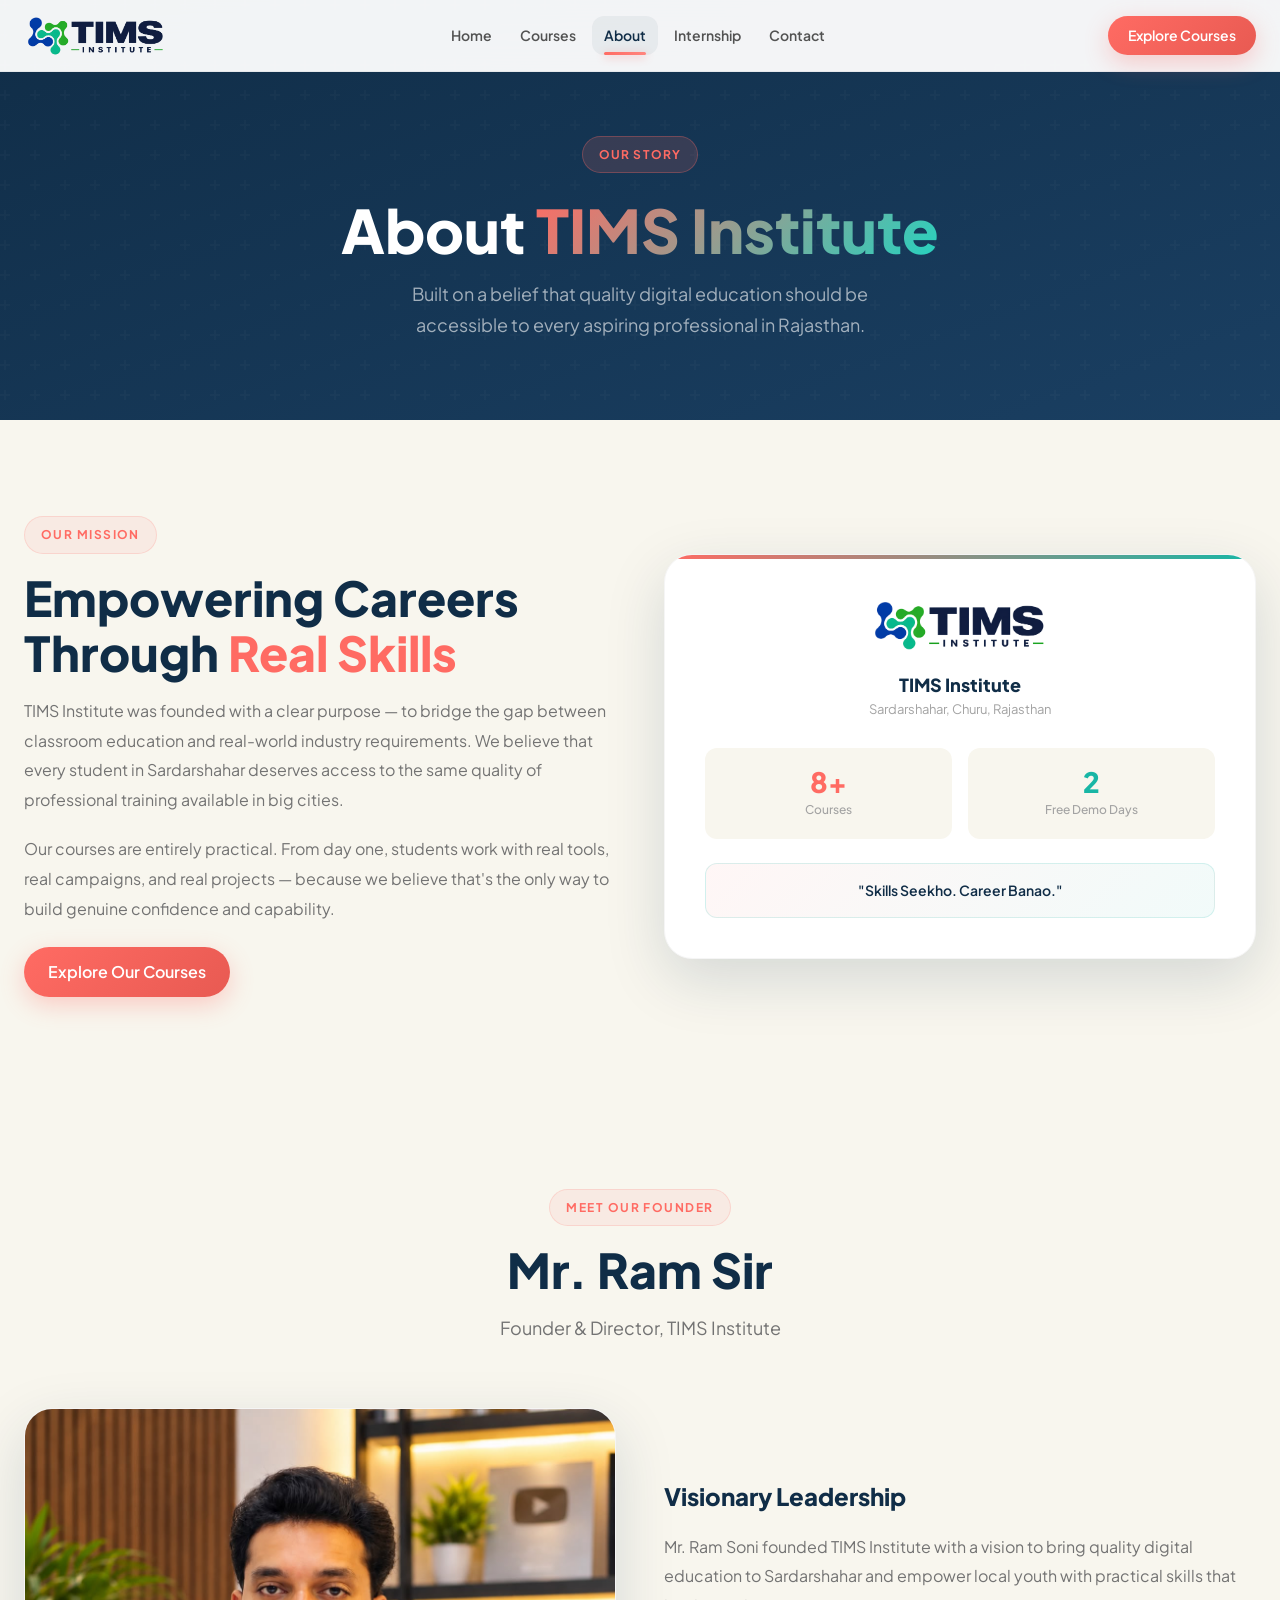
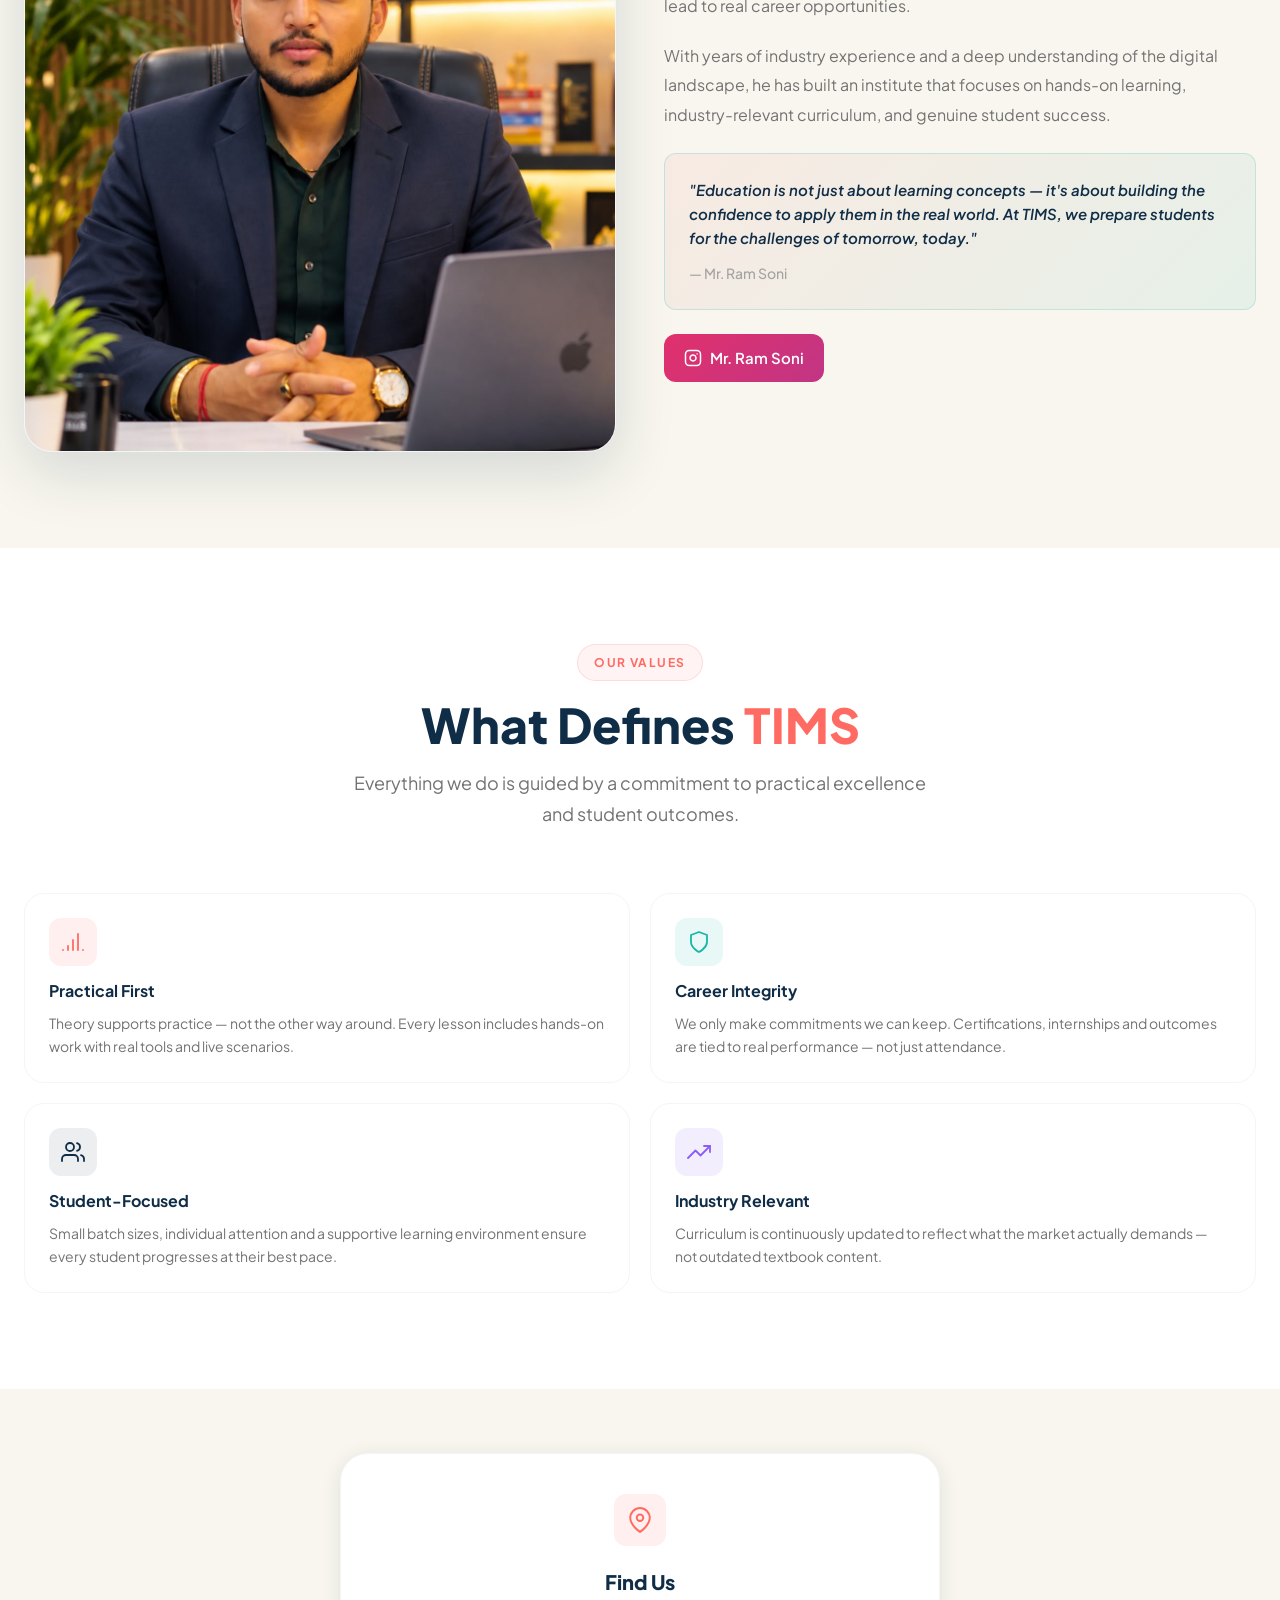
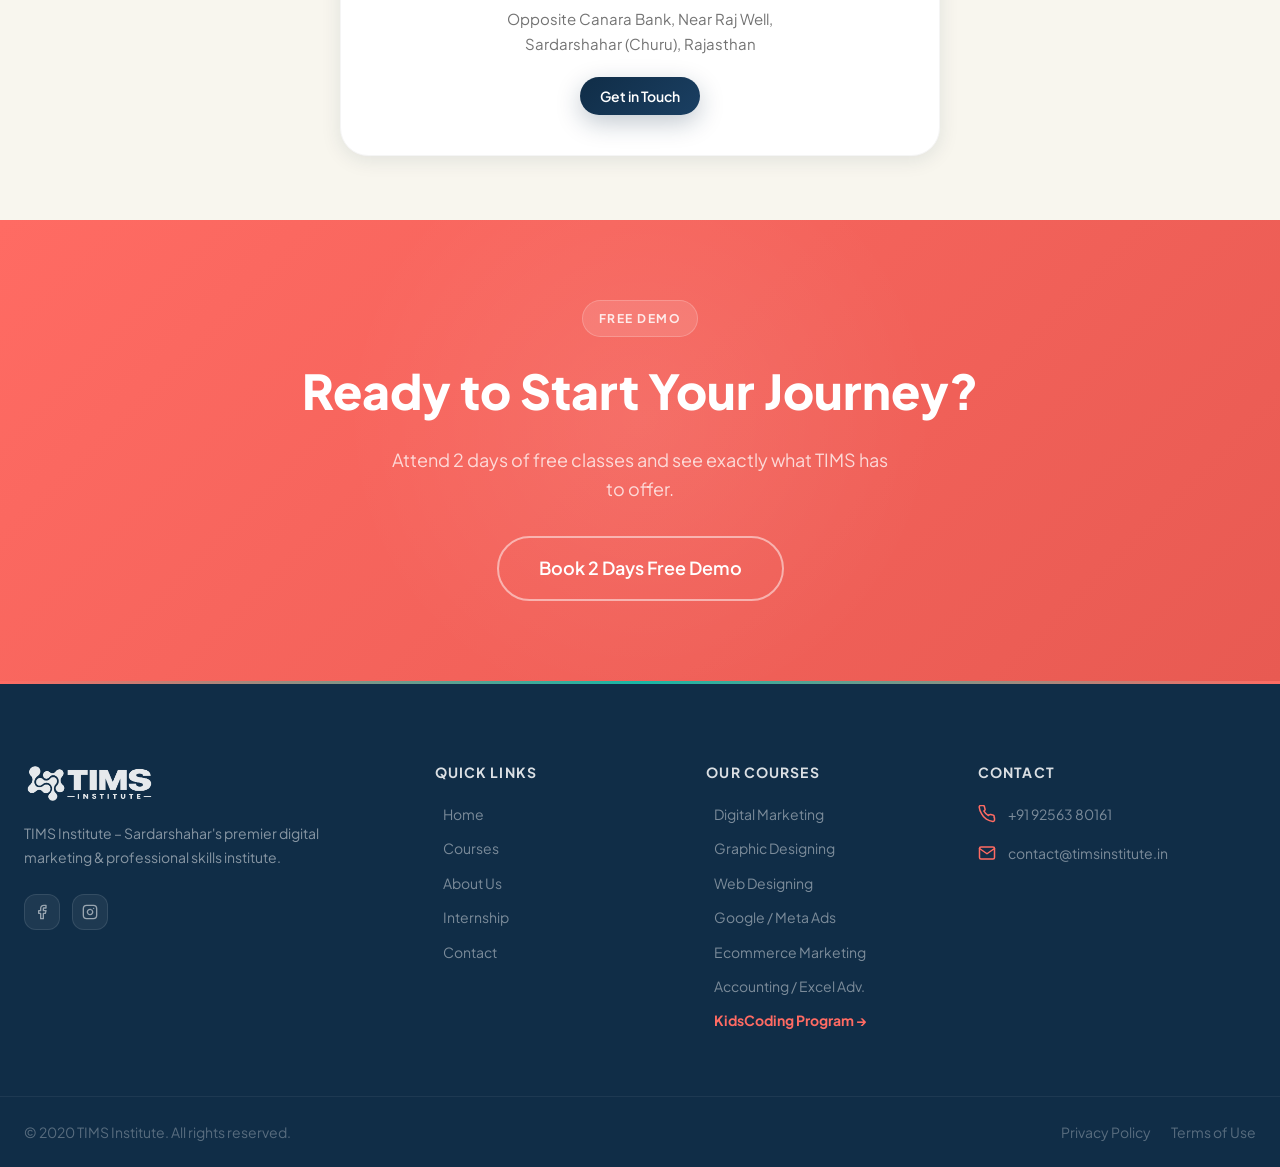
==== commit 6eb5c3ce: "Add files via upload" ====
--- a/about.html
+++ b/about.html
@@ -7,8 +7,8 @@
   <title>About Us – TIMS Institute | Sardarshahar</title>
   <meta name="description"
     content="Learn about TIMS Institute – our mission, values and commitment to delivering practical, career-ready digital education in Sardarshahar, Rajasthan." />
-  <link rel="icon" type="image/png" href="assets/images /icon.png" />
-  <link rel="preload" href="assets/images /TimsLogo.png" as="image" />
+  <link rel="icon" type="image/png" href="assets/images/icon.png" />
+  <link rel="preload" href="assets/images/TimsLogo.png" as="image" />
   <link rel="preconnect" href="https://fonts.googleapis.com" />
   <link rel="preconnect" href="https://fonts.gstatic.com" crossorigin />
   <link rel="stylesheet" href="css/style.css" />
@@ -20,7 +20,7 @@
   <header id="navbar" class="navbar" role="banner">
     <div class="container navbar-inner">
       <a href="index.html" class="navbar-logo" aria-label="TIMS Institute Home">
-        <img src="assets/images /TimsLogo.png" alt="TIMS Institute Logo" />
+        <img src="assets/images/TimsLogo.png" alt="TIMS Institute Logo" />
       </a>
       <nav class="navbar-nav" aria-label="Main navigation">
         <a href="index.html" class="nav-link">Home</a>
@@ -89,7 +89,7 @@
                 style="position:absolute;top:0;left:0;right:0;height:4px;background:linear-gradient(90deg,var(--coral),var(--teal));">
               </div>
               <div style="text-align:center;margin-bottom:1.75rem;">
-                <img src="assets/images /TimsLogo.png" alt="TIMS Institute"
+                <img src="assets/images/TimsLogo.png" alt="TIMS Institute"
                   style="height:60px;width:auto;margin:0 auto 1rem;" />
                 <h3 style="font-size:1.125rem;font-weight:800;color:var(--navy);">TIMS Institute</h3>
                 <p style="font-size:0.8125rem;color:var(--gray-400);">Sardarshahar, Churu, Rajasthan</p>
@@ -132,7 +132,7 @@
           <div class="reveal-left">
             <div
               style="background:#ffffff;border-radius:var(--radius-xl);overflow:hidden;box-shadow:var(--shadow-xl);border:1px solid var(--gray-100);">
-              <img src="assets/images /Founder.jpeg" alt="Mr. Ram Soni - Founder & Director, TIMS Institute"
+              <img src="assets/images/Founder.jpeg" alt="Mr. Ram Soni - Founder & Director, TIMS Institute"
                 style="width:100%;height:auto;display:block;" />
             </div>
           </div>
@@ -276,7 +276,7 @@
     <div class="container">
       <div class="footer-grid">
         <div class="footer-brand">
-          <img src="assets/images /TimsLogo.png" alt="TIMS Institute" />
+          <img src="assets/images/TimsLogo.png" alt="TIMS Institute" />
           <p class="footer-brand-desc">TIMS Institute – Sardarshahar's premier digital marketing &amp; professional
             skills institute.</p>
           <div class="footer-social">
